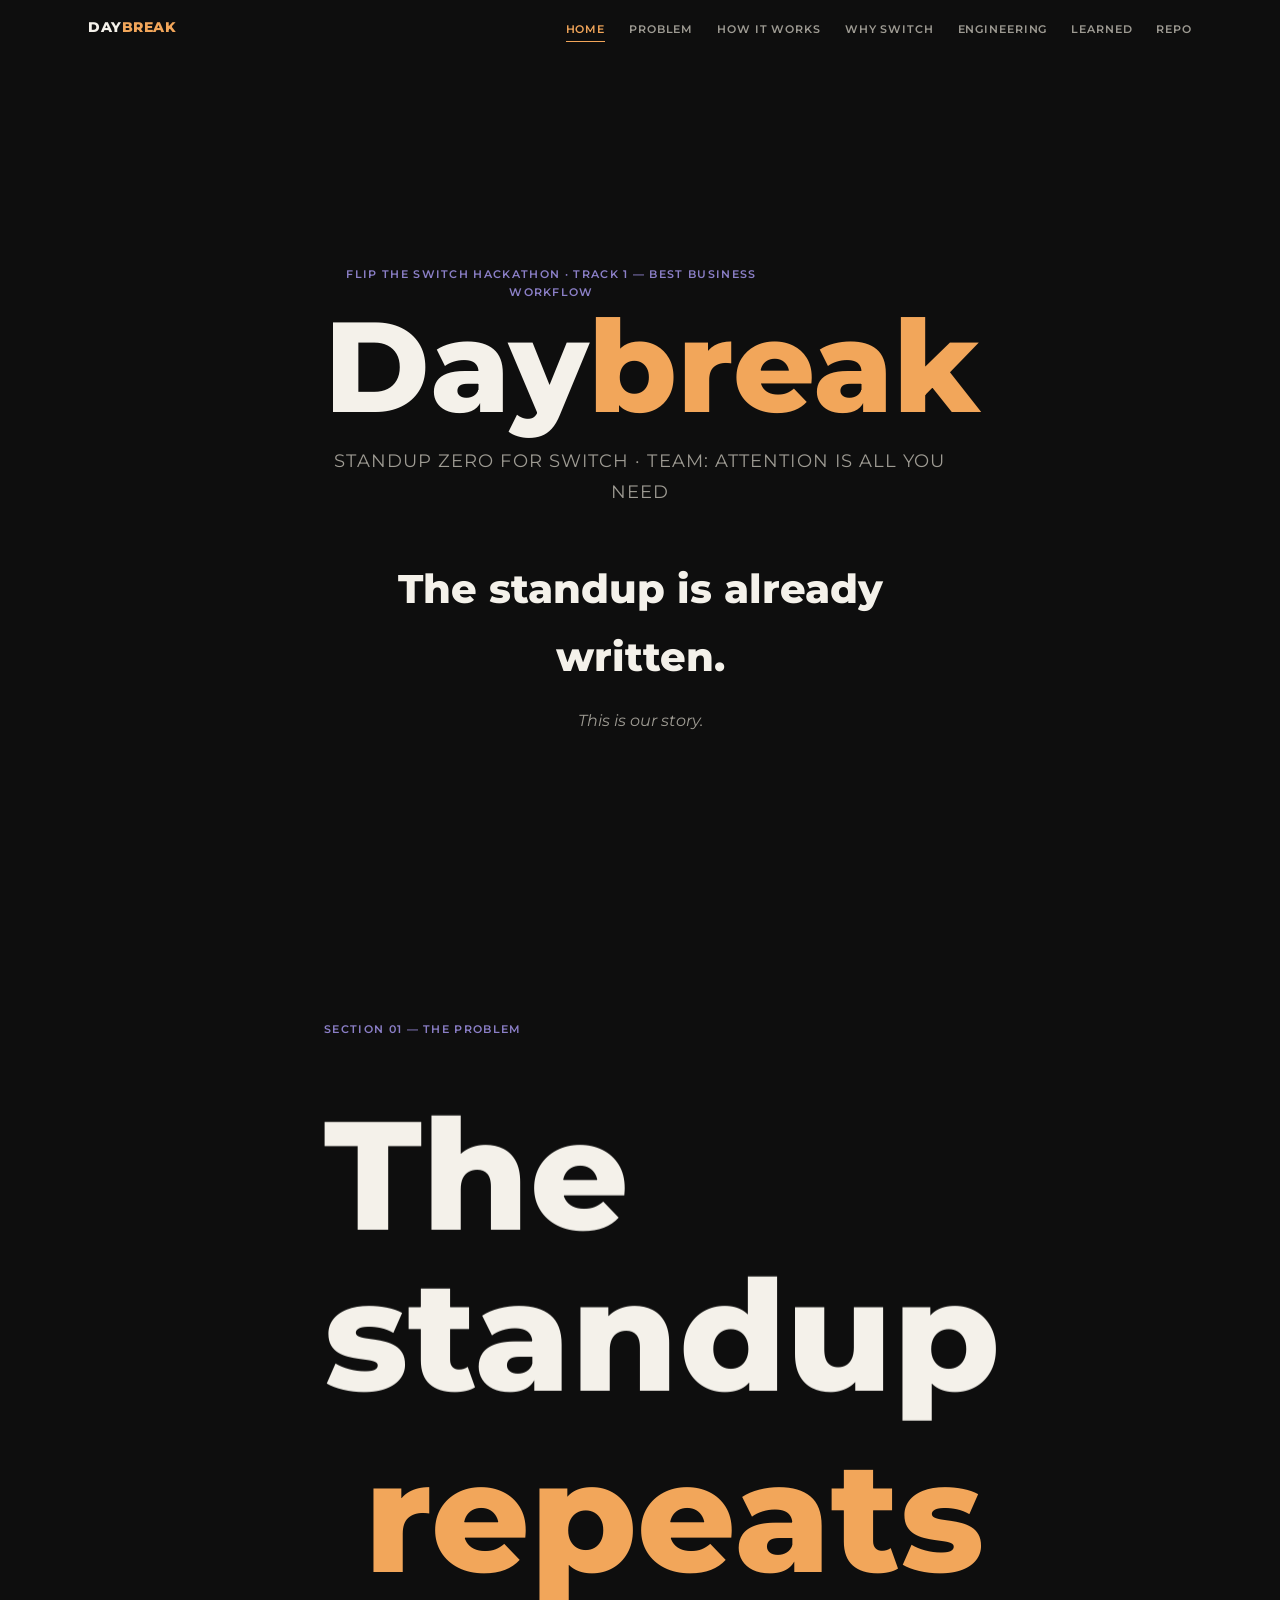
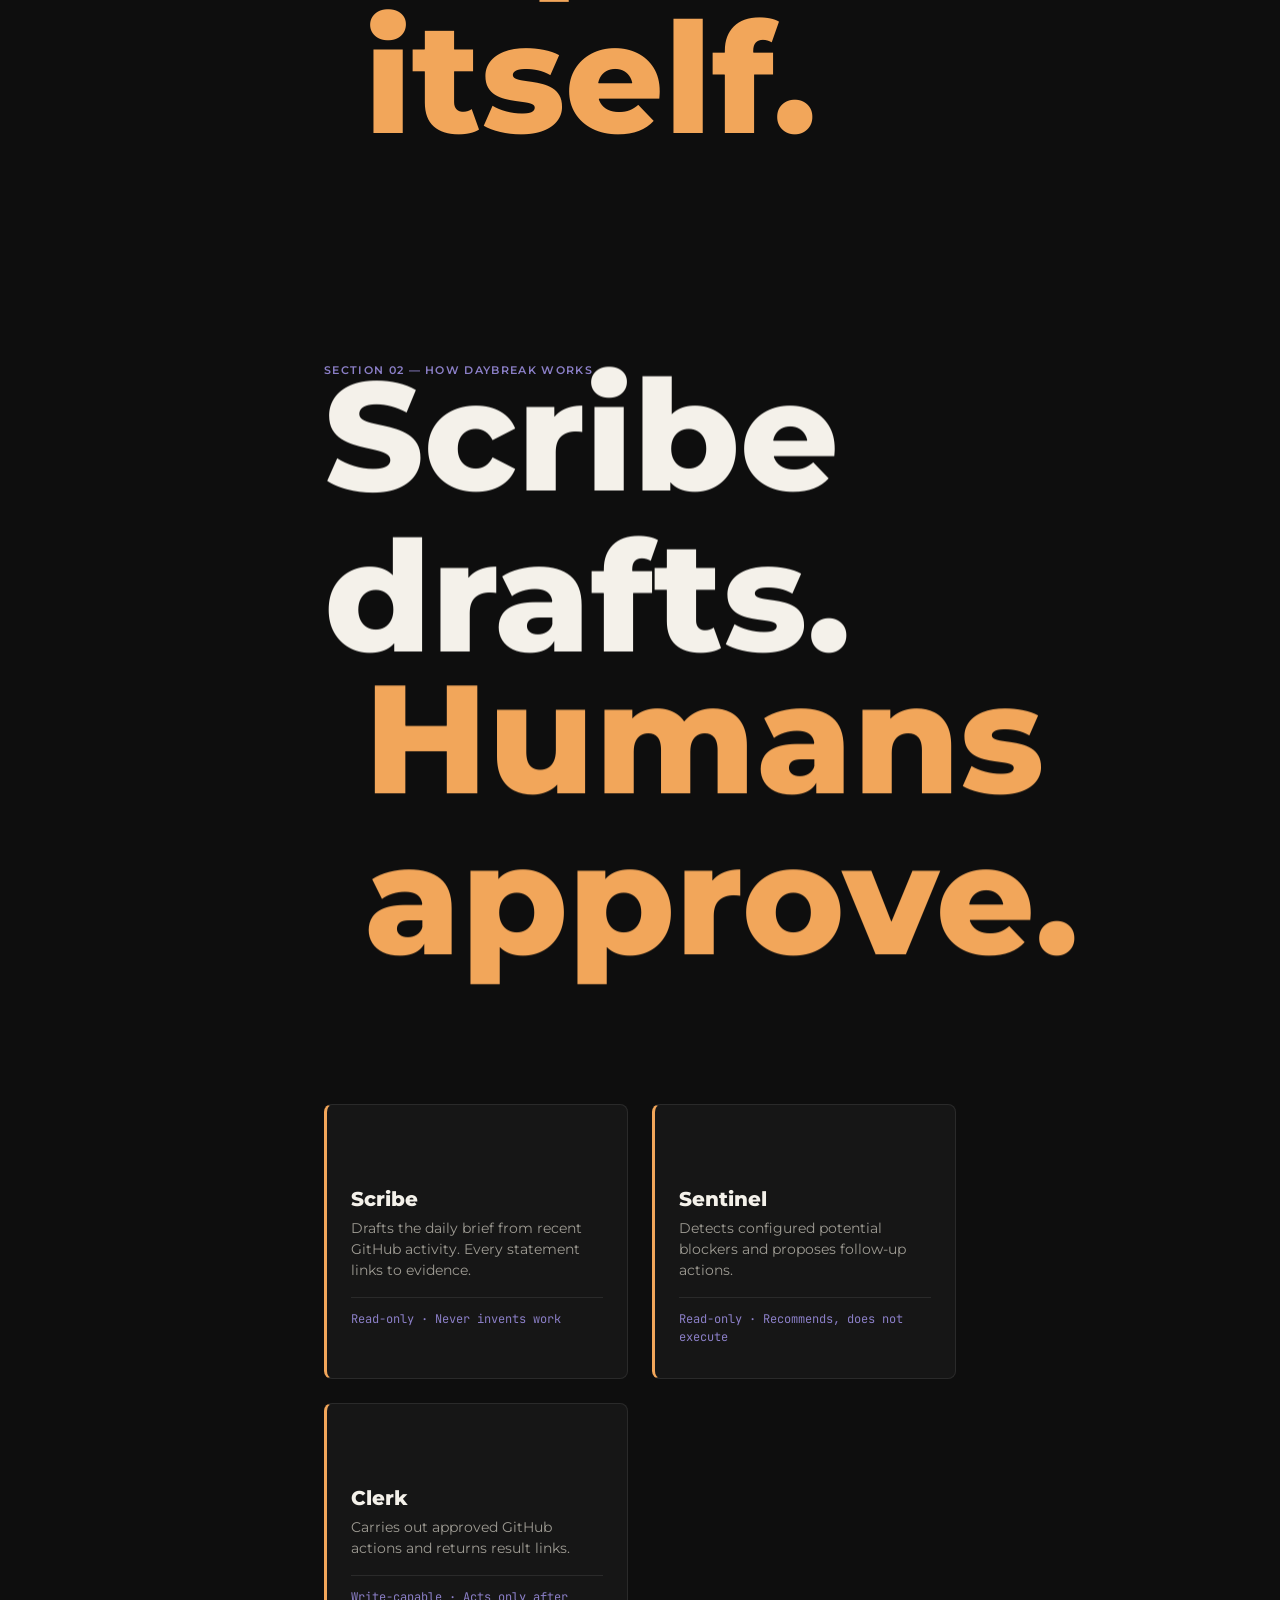
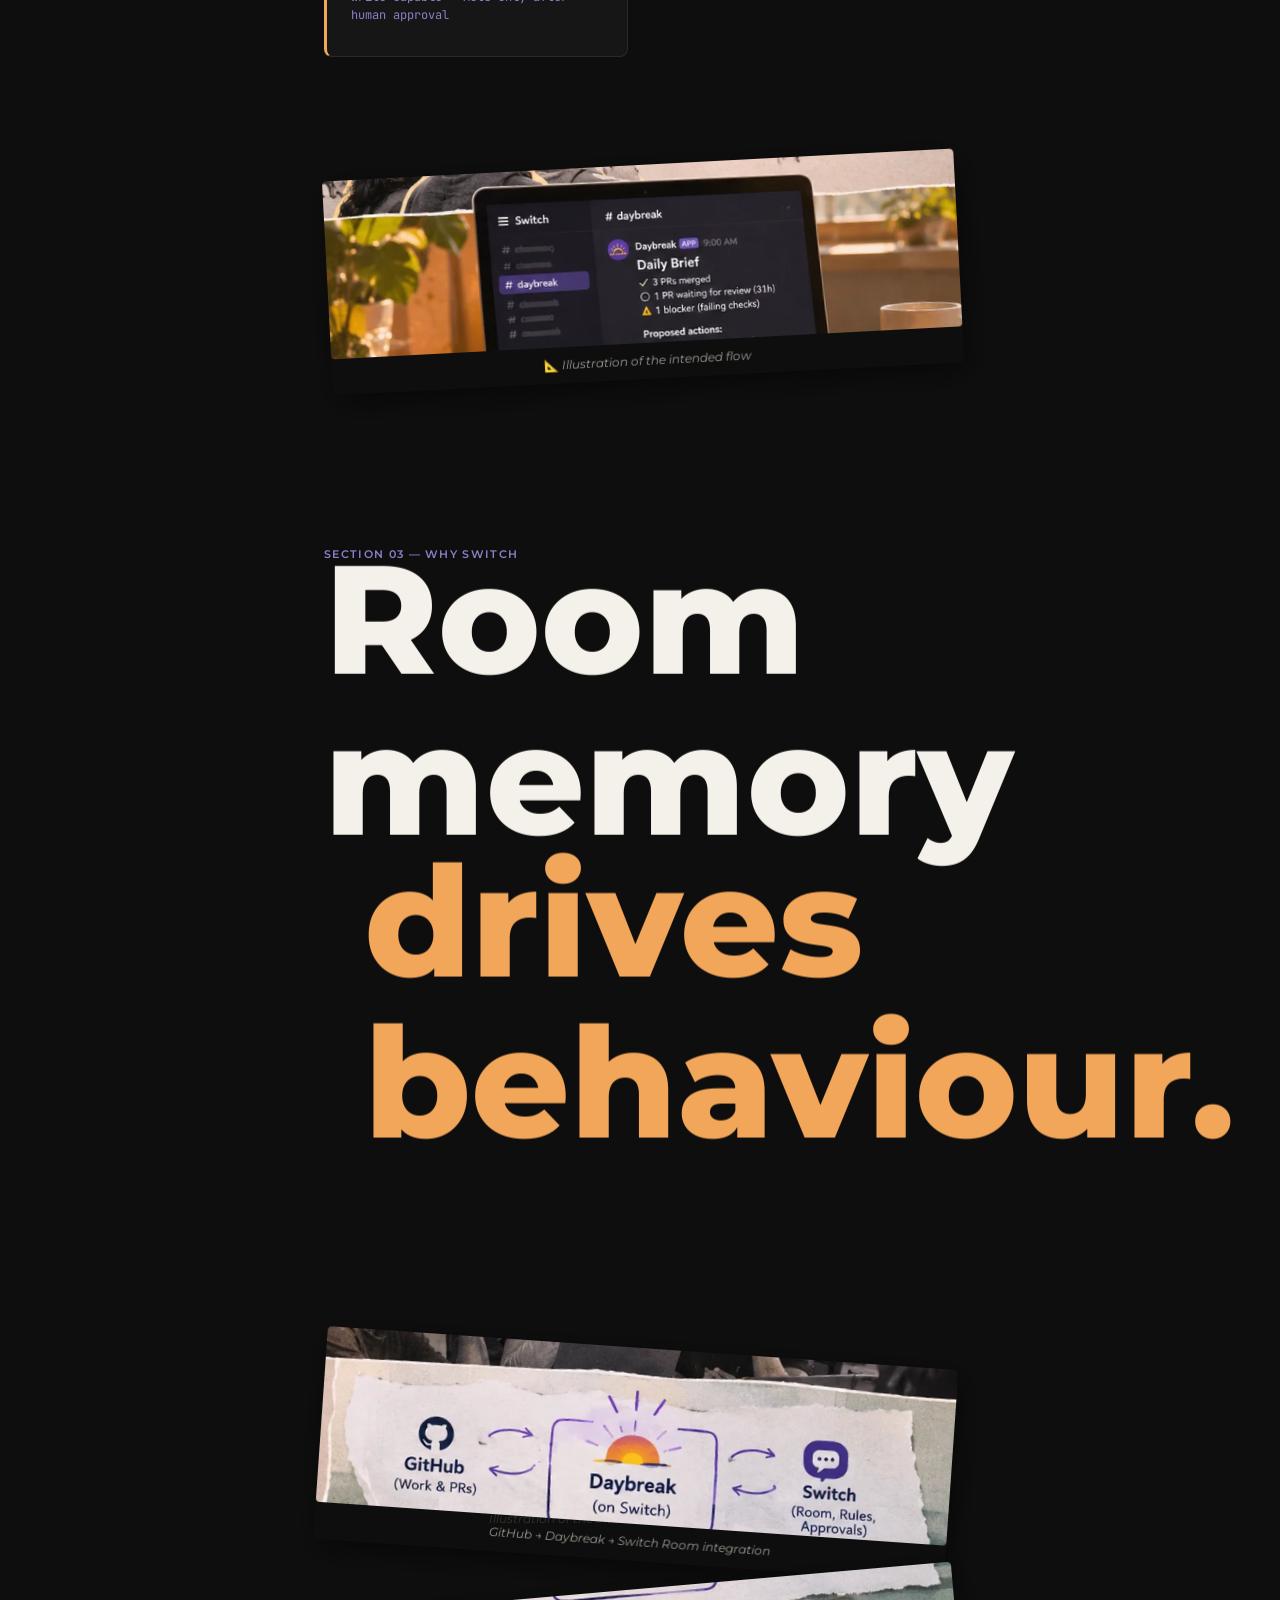
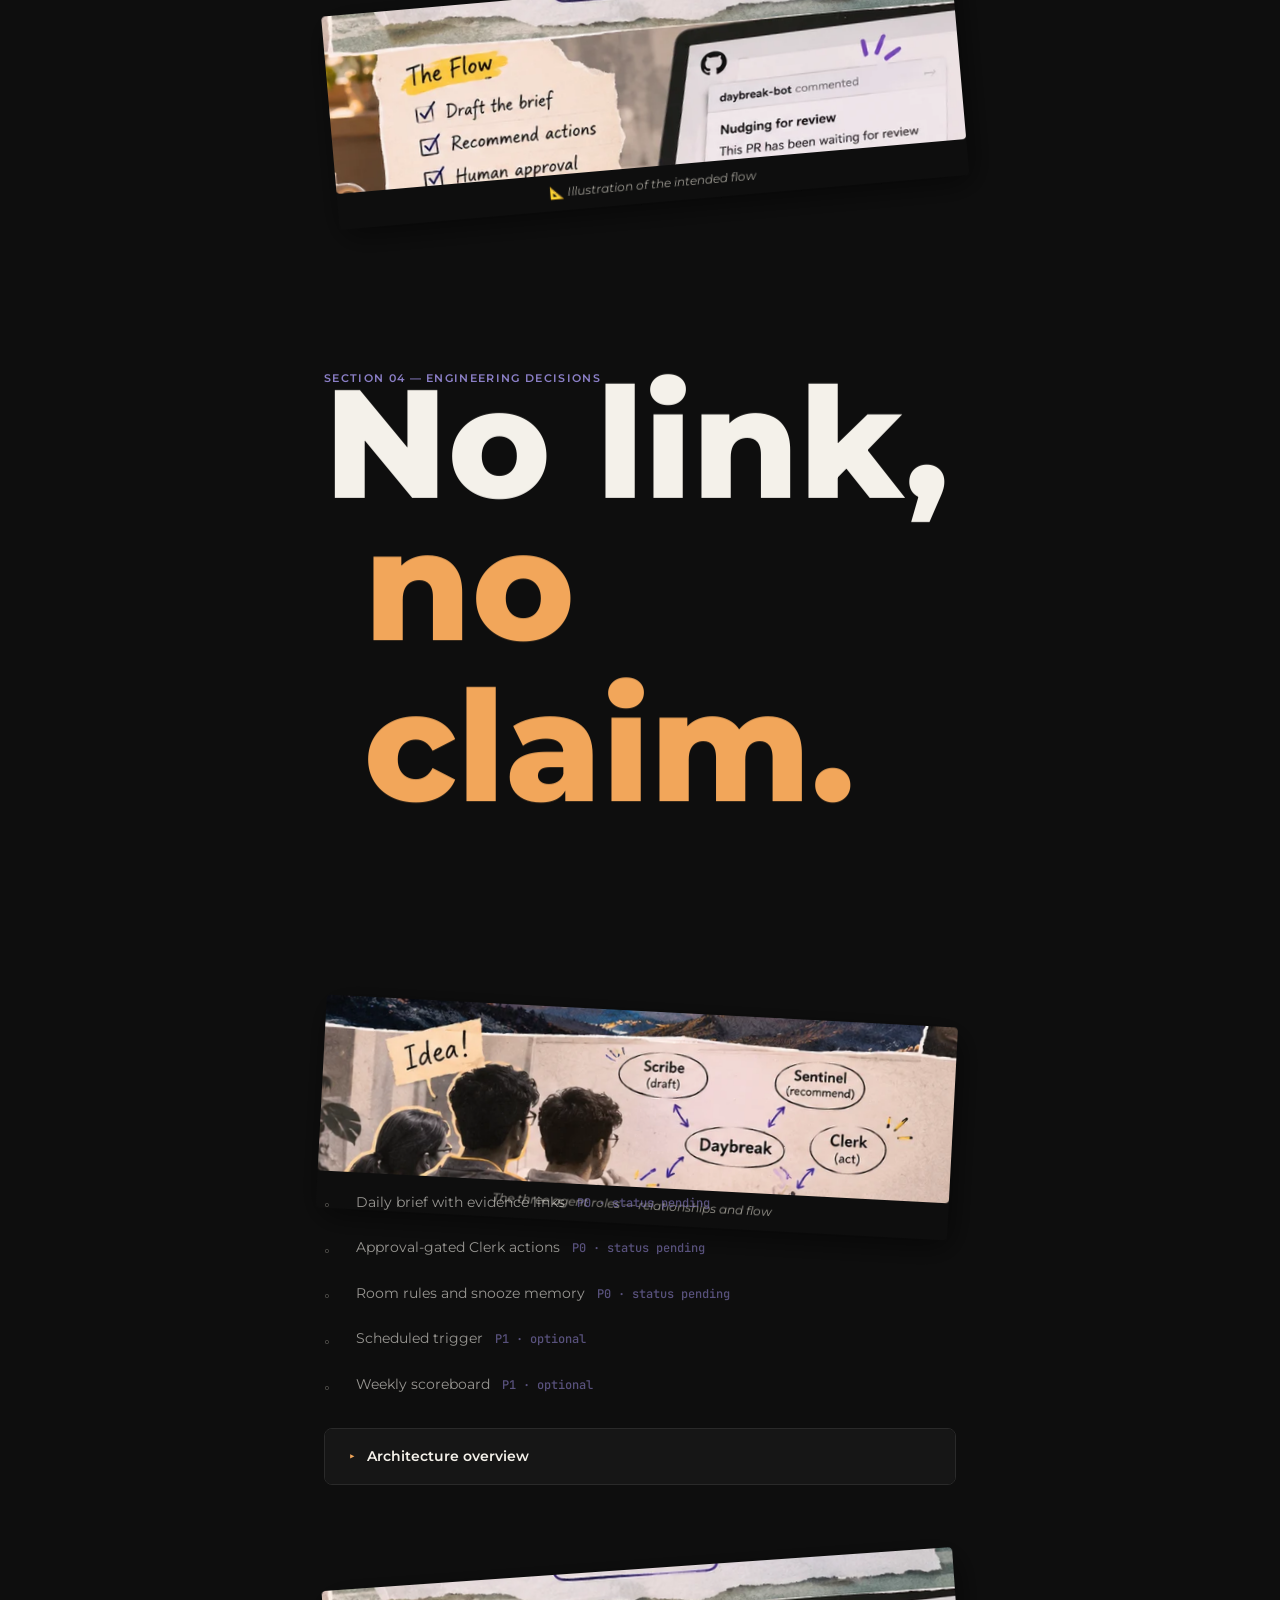
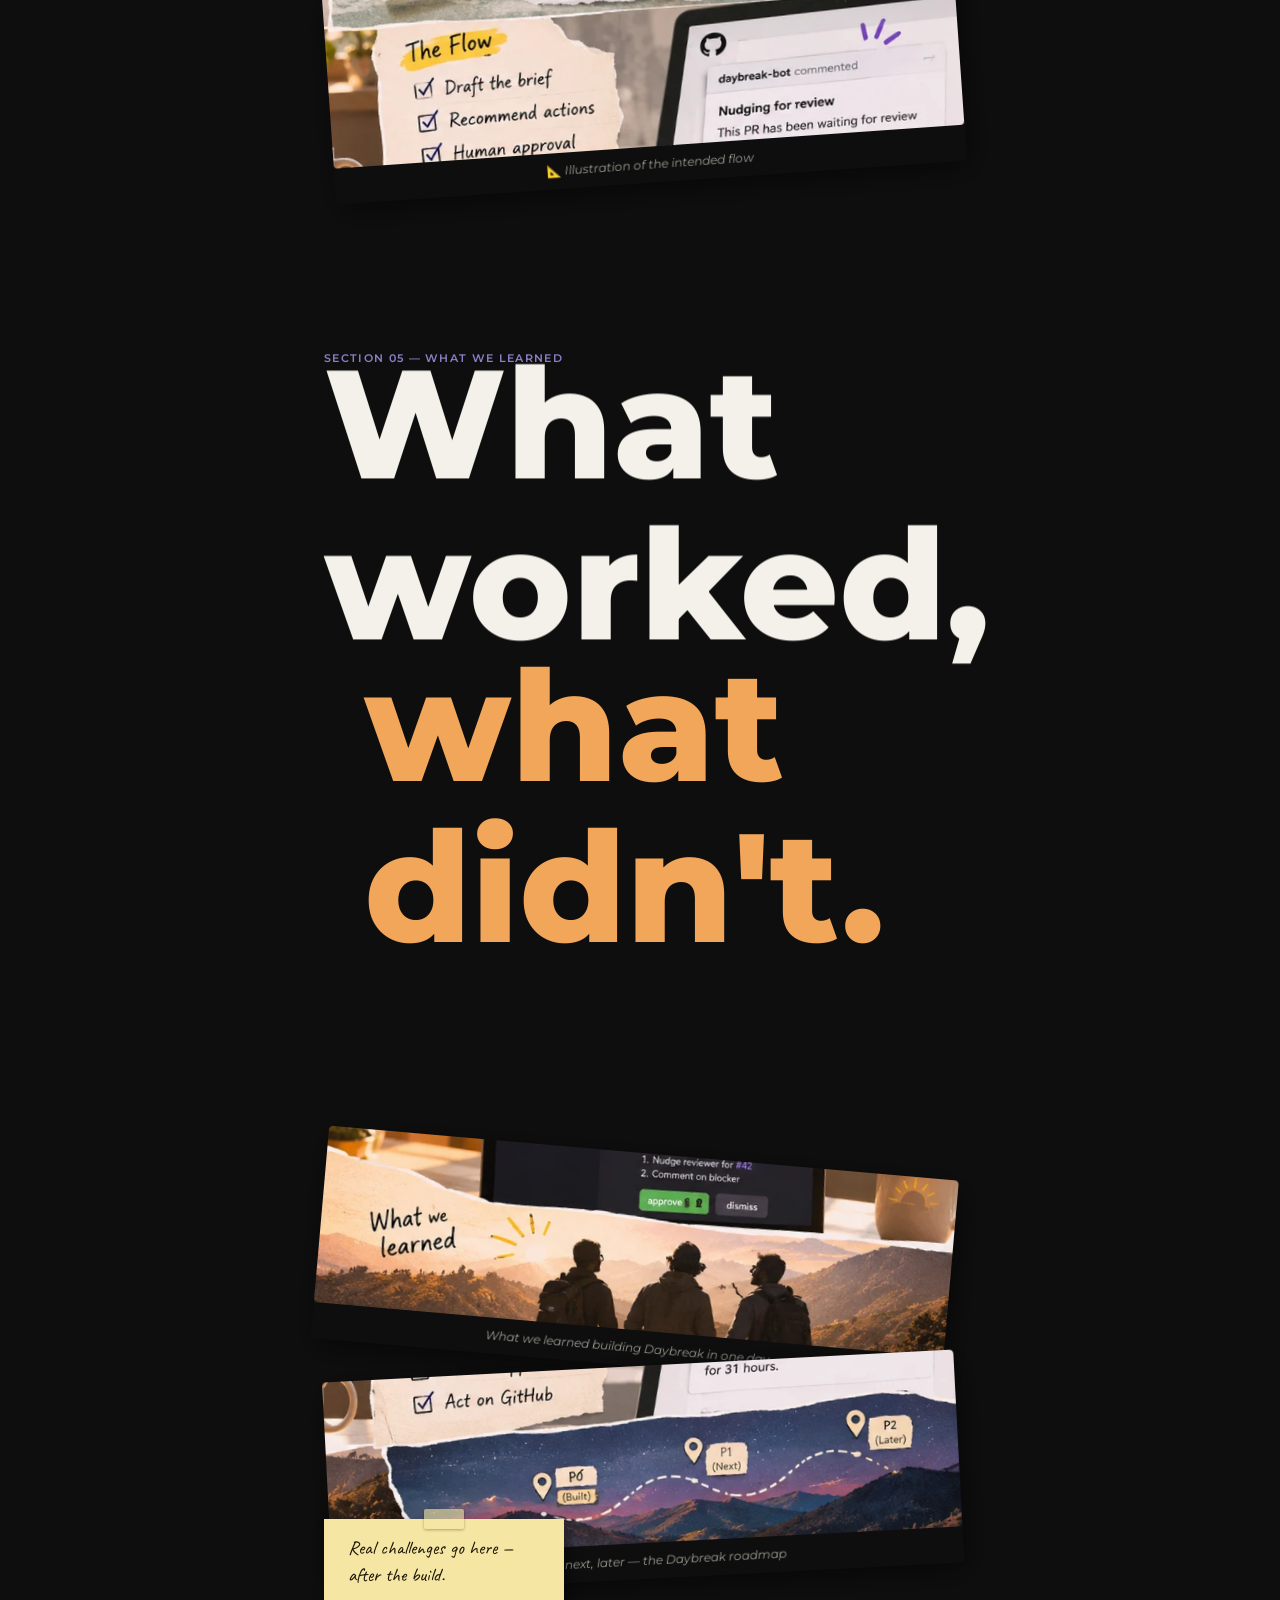
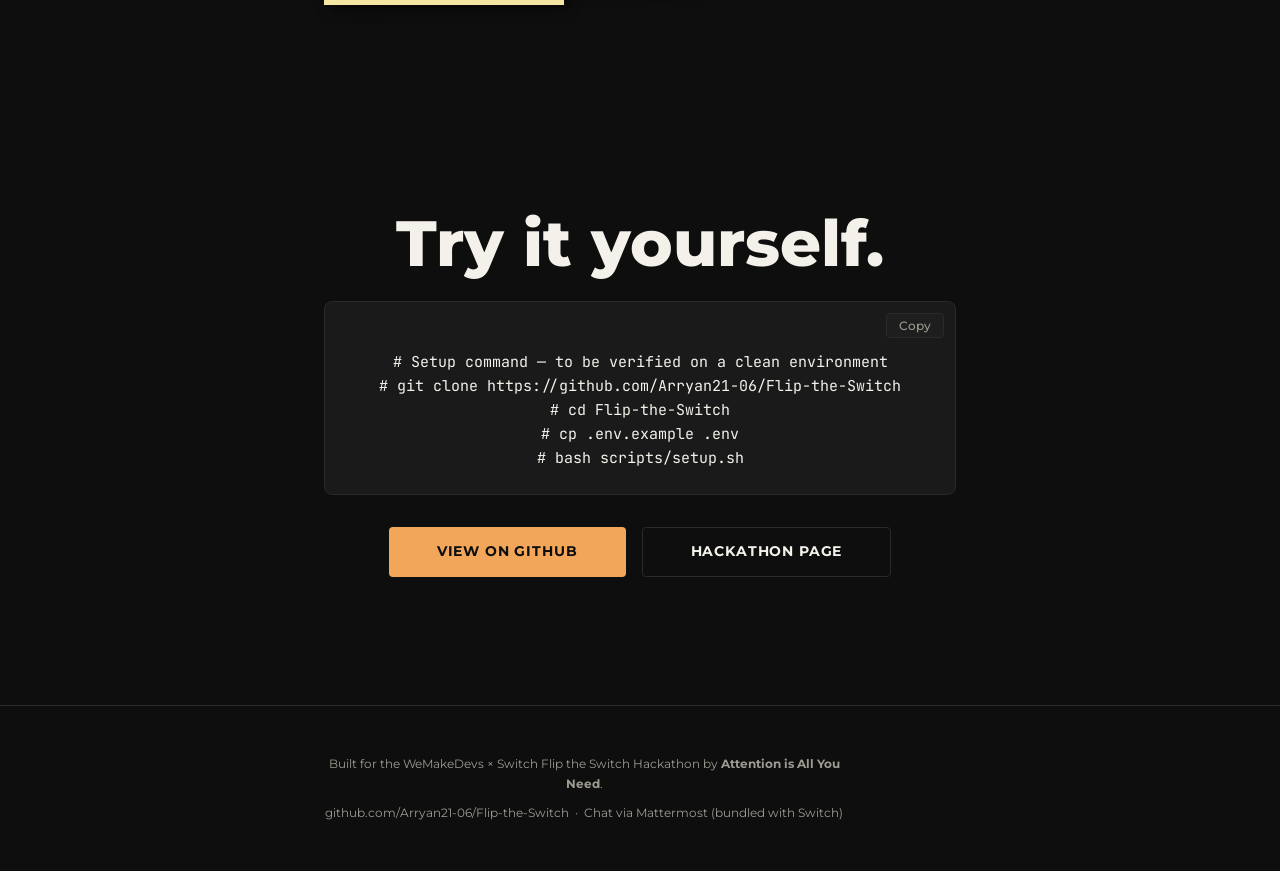
==== index.html @ dca396e8 "Save Phase 1 and Phase 2 progress" ====
<!DOCTYPE html>
<html lang="en">
<head>
  <meta charset="UTF-8">
  <meta name="viewport" content="width=device-width, initial-scale=1.0">

  <!-- ── Primary meta ──────────────────────────────────────────────────── -->
  <title>Daybreak: Standup Zero for Switch</title>
  <meta name="description"
        content="Daybreak drafts daily engineering briefs from GitHub activity, identifies potential blockers, and proposes follow-up actions — humans approve before anything happens. Built for the WeMakeDevs × Switch Flip the Switch Hackathon.">
  <meta name="author" content="Attention is All You Need">
  <meta name="theme-color" content="#0e0e0e">

  <!-- ── Open Graph ─────────────────────────────────────────────────────── -->
  <meta property="og:type"        content="article">
  <meta property="og:title"       content="Daybreak: Standup Zero for Switch">
  <meta property="og:description"
        content="An evidence-backed daily engineering brief, with human-approved follow-up actions. Built on Switch for the Flip the Switch Hackathon.">
  <meta property="og:image"       content="assets/panels/panel-01-title-800.webp">
  <meta property="og:url"         content="https://github.com/Arryan21-06/Flip-the-Switch">

  <!-- ── Twitter Card ───────────────────────────────────────────────────── -->
  <meta name="twitter:card"        content="summary_large_image">
  <meta name="twitter:title"       content="Daybreak: Standup Zero for Switch">
  <meta name="twitter:description"
        content="An evidence-backed daily engineering brief, with human-approved follow-up actions.">
  <meta name="twitter:image"       content="assets/panels/panel-01-title-800.webp">

  <!-- ── Fonts ──────────────────────────────────────────────────────────── -->
  <link rel="preconnect" href="https://fonts.googleapis.com">
  <link rel="preconnect" href="https://fonts.gstatic.com" crossorigin>
  <link
    href="https://fonts.googleapis.com/css2?family=Montserrat:wght@400;500;600;700;800&family=JetBrains+Mono:wght@400;500&family=Caveat:wght@400;600&display=swap"
    rel="stylesheet">

  <!-- ── Styles ─────────────────────────────────────────────────────────── -->
  <link rel="stylesheet" href="css/tokens.css">
  <link rel="stylesheet" href="css/base.css">
  <link rel="stylesheet" href="css/components.css">
</head>

<body>

  <!-- ══════════════════════════════════════════════════════════════════════
       STICKY NAV
       ══════════════════════════════════════════════════════════════════ -->
  <nav class="site-nav" aria-label="Primary navigation">
    <div class="site-nav__inner">

      <!-- Brand / site title -->
      <a href="#home" class="site-nav__brand" aria-label="Daybreak home">
        Day<span>break</span>
      </a>

      <!-- Mobile toggle -->
      <button
        class="site-nav__toggle"
        aria-controls="primary-nav-links"
        aria-expanded="false"
        aria-label="Toggle navigation menu">
        <span></span>
        <span></span>
        <span></span>
      </button>

      <!-- Nav links -->
      <ul class="site-nav__links" id="primary-nav-links" role="list">
        <li><a href="#home"         class="is-active">Home</a></li>
        <li><a href="#problem"               >Problem</a></li>
        <li><a href="#how-it-works"          >How It Works</a></li>
        <li><a href="#why-switch"            >Why Switch</a></li>
        <li><a href="#engineering"           >Engineering</a></li>
        <li><a href="#learned"               >Learned</a></li>
        <li><a href="#repo"                  >Repo</a></li>
      </ul>

    </div>
  </nav>

  <!-- ══════════════════════════════════════════════════════════════════════
       SECTION: HOME / HERO
       ══════════════════════════════════════════════════════════════════ -->
  <section id="home" class="page-section hero" aria-labelledby="hero-title">

    <div class="container hero__inner">
      <!-- Phase 2: add hero panel image (panel-01-title) as background or tilted frame -->
      <!-- Phase 2: add intro statement + tagline -->
      <!-- PLACEHOLDER — full hero content added in Phase 2 -->
      <p class="label">Flip the Switch Hackathon · Track 1 — Best Business Workflow</p>
      <h1 id="hero-title" class="hero__title">
        Day<span class="accent">break</span>
      </h1>
      <p class="hero__subtitle">Standup Zero for Switch · Team: Attention is All You Need</p>
      <p class="hero__statement">The standup is already written.</p>
      <p class="hero__tagline">This is our story.</p>
    </div>

  </section>

  <!-- ══════════════════════════════════════════════════════════════════════
       SECTION: PROBLEM
       ══════════════════════════════════════════════════════════════════ -->
  <section id="problem" class="page-section" aria-labelledby="problem-heading">

    <div class="container">

      <!-- Section header with staggered heading -->
      <header class="section-header reveal">
        <span class="label">Section 01 — The Problem</span>
        <div class="stagger-heading" data-parallax aria-label="The Problem Heading">
          <span class="stagger-line-1">The standup</span>
          <span class="stagger-line-2">repeats itself.</span>
        </div>
      </header>

      <!-- Phase 2: full problem content goes here -->
      <!-- Needed: origin sentence, seeded demo example (panel-02-standup image) -->
      <div class="reveal" aria-hidden="true">
        <!-- PLACEHOLDER: Section 1 content — Phase 2 -->
      </div>

    </div>

  </section>

  <!-- ══════════════════════════════════════════════════════════════════════
       SECTION: HOW IT WORKS
       ══════════════════════════════════════════════════════════════════ -->
  <section id="how-it-works" class="page-section" aria-labelledby="how-heading">

    <div class="container">

      <header class="section-header reveal">
        <span class="label">Section 02 — How Daybreak Works</span>
        <div class="stagger-heading" data-parallax aria-label="How It Works Heading">
          <span class="stagger-line-1">Scribe drafts.</span>
          <span class="stagger-line-2">Humans approve.</span>
        </div>
      </header>

      <!-- Agent cards (3 cards: Scribe, Sentinel, Clerk) -->
      <div class="agent-cards reveal-stagger" aria-label="The three Daybreak agents">
        <!-- Phase 2: populate agent cards with SVG badges and details -->

        <div class="agent-card" data-agent="scribe">
          <div class="agent-card__badge" aria-hidden="true">
            <!-- Phase 2: SVG badge-scribe.svg -->
          </div>
          <h3 class="agent-card__name">Scribe</h3>
          <p class="agent-card__role">Drafts the daily brief from recent GitHub activity. Every statement links to evidence.</p>
          <p class="agent-card__boundary">Read-only · Never invents work</p>
        </div>

        <div class="agent-card" data-agent="sentinel">
          <div class="agent-card__badge" aria-hidden="true">
            <!-- Phase 2: SVG badge-sentinel.svg -->
          </div>
          <h3 class="agent-card__name">Sentinel</h3>
          <p class="agent-card__role">Detects configured potential blockers and proposes follow-up actions.</p>
          <p class="agent-card__boundary">Read-only · Recommends, does not execute</p>
        </div>

        <div class="agent-card" data-agent="clerk">
          <div class="agent-card__badge" aria-hidden="true">
            <!-- Phase 2: SVG badge-clerk.svg -->
          </div>
          <h3 class="agent-card__name">Clerk</h3>
          <p class="agent-card__role">Carries out approved GitHub actions and returns result links.</p>
          <p class="agent-card__boundary">Write-capable · Acts only after human approval</p>
        </div>

      </div>

      <!-- Asset slot: brief / chat illustration (panel-05-chat) -->
      <div class="asset-slot reveal" data-asset-key="brief" aria-label="Daily brief demonstration">
        <figure class="tilt-frame" style="--tilt: -3deg;" data-parallax-speed="0.2" data-illustration>
          <img
            class="asset-slot__illustration"
            src="assets/panels/panel-05-chat-800.webp"
            alt="Illustration of the intended flow: Switch #daybreak channel showing the Daybreak daily brief with proposed actions"
            loading="lazy"
            width="836" height="225">
          <img
            class="asset-slot__real"
            src=""
            alt="Screenshot of the Daybreak daily brief with evidence links"
            hidden>
          <figcaption>Illustration of the intended flow</figcaption>
        </figure>
        <p class="asset-slot__label"></p>
      </div>

      <!-- Phase 2: evidence rule explanation, approval model, scope statement -->

    </div>

  </section>

  <!-- ══════════════════════════════════════════════════════════════════════
       SECTION: WHY SWITCH
       ══════════════════════════════════════════════════════════════════ -->
  <section id="why-switch" class="page-section" aria-labelledby="switch-heading">

    <div class="container">

      <header class="section-header reveal">
        <span class="label">Section 03 — Why Switch</span>
        <div class="stagger-heading" data-parallax aria-label="Why Switch Heading">
          <span class="stagger-line-1">Room memory</span>
          <span class="stagger-line-2">drives behaviour.</span>
        </div>
      </header>

      <!-- Asset slot: flow diagram (panel-04-flow) -->
      <div class="asset-slot reveal" data-asset-key="cockpit" aria-label="GitHub to Switch integration diagram">
        <figure class="tilt-frame" style="--tilt: 4deg;" data-parallax-speed="0.15">
          <img
            class="asset-slot__illustration"
            src="assets/panels/panel-04-flow-800.webp"
            alt="Illustration: GitHub on left, Daybreak centre, Switch Room on right showing the integration"
            loading="lazy"
            width="836" height="223">
          <img
            class="asset-slot__real"
            src=""
            alt="Daybreak Cockpit — read-only web dashboard"
            hidden>
          <figcaption>GitHub → Daybreak → Switch Room integration</figcaption>
        </figure>
        <p class="asset-slot__label"></p>
      </div>

      <!-- Asset slot: friday-rule illustration (panel-06-github) -->
      <div class="asset-slot reveal" data-asset-key="friday-rule" aria-label="Friday rule demonstration">
        <figure class="tilt-frame" style="--tilt: -5deg;" data-parallax-speed="0.25" data-illustration>
          <img
            class="asset-slot__illustration"
            src="assets/panels/panel-06-github-800.webp"
            alt="Illustration of the intended flow: The Flow checklist and GitHub comment posted by daybreak-bot"
            loading="lazy"
            width="836" height="225">
          <img
            class="asset-slot__real"
            src=""
            alt="GIF showing the Friday-rule change and next-run compliance"
            hidden>
          <figcaption>Illustration of the intended flow</figcaption>
        </figure>
        <p class="asset-slot__label"></p>
      </div>

      <!-- Phase 2: room memory explanation, multi-agent handoffs, Mattermost note -->

    </div>

  </section>

  <!-- ══════════════════════════════════════════════════════════════════════
       SECTION: ENGINEERING
       ══════════════════════════════════════════════════════════════════ -->
  <section id="engineering" class="page-section" aria-labelledby="eng-heading">

    <div class="container">

      <header class="section-header reveal">
        <span class="label">Section 04 — Engineering Decisions</span>
        <div class="stagger-heading" data-parallax aria-label="Engineering Decisions Heading">
          <span class="stagger-line-1">No link,</span>
          <span class="stagger-line-2">no claim.</span>
        </div>
      </header>

      <!-- Agent diagram panel (panel-03-agents) -->
      <figure class="tilt-frame reveal" style="--tilt: 3deg;" data-parallax-speed="0.2"
              aria-label="Scribe, Sentinel and Clerk agent roles diagram">
        <img
          src="assets/panels/panel-03-agents-800.webp"
          alt="Diagram showing Daybreak surrounded by Scribe (draft), Sentinel (recommend), and Clerk (act) agents with arrows"
          loading="lazy"
          width="836" height="223">
        <figcaption>The three agent roles — relationships and flow</figcaption>
      </figure>

      <!-- Feature checklist (verified vs planned) -->
      <ul class="feature-list reveal" aria-label="Feature implementation status">
        <!-- Phase 2: populate with actual verified/planned items from project status -->
        <li class="feature-list__item feature-list__item--planned">
          <span class="feature-list__icon" aria-hidden="true">◦</span>
          <span>Daily brief with evidence links <span class="feature-list__tag">P0 · status pending</span></span>
        </li>
        <li class="feature-list__item feature-list__item--planned">
          <span class="feature-list__icon" aria-hidden="true">◦</span>
          <span>Approval-gated Clerk actions <span class="feature-list__tag">P0 · status pending</span></span>
        </li>
        <li class="feature-list__item feature-list__item--planned">
          <span class="feature-list__icon" aria-hidden="true">◦</span>
          <span>Room rules and snooze memory <span class="feature-list__tag">P0 · status pending</span></span>
        </li>
        <li class="feature-list__item feature-list__item--planned">
          <span class="feature-list__icon" aria-hidden="true">◦</span>
          <span>Scheduled trigger <span class="feature-list__tag">P1 · optional</span></span>
        </li>
        <li class="feature-list__item feature-list__item--planned">
          <span class="feature-list__icon" aria-hidden="true">◦</span>
          <span>Weekly scoreboard <span class="feature-list__tag">P1 · optional</span></span>
        </li>
      </ul>

      <!-- Collapsible: architecture detail -->
      <details class="detail-block reveal">
        <summary class="detail-block__trigger">Architecture overview</summary>
        <div class="detail-block__body">
          <!-- Phase 2: architecture diagram, blocker thresholds, permissions breakdown -->
          <p>Full architecture detail will be added in Phase 2 once implementation is verified.</p>
        </div>
      </details>

      <!-- Approval / GitHub asset slot (panel-06) -->
      <div class="asset-slot reveal" data-asset-key="approval-github" aria-label="Clerk posting to GitHub after approval">
        <figure class="tilt-frame" style="--tilt: -4deg;" data-parallax-speed="0.18" data-illustration>
          <img
            class="asset-slot__illustration"
            src="assets/panels/panel-06-github-800.webp"
            alt="Illustration of the intended flow: GitHub comment by daybreak-bot nudging reviewer for PR waiting 31 hours"
            loading="lazy"
            width="836" height="225">
          <img
            class="asset-slot__real"
            src=""
            alt="Screenshot of Clerk posting to GitHub after human approval"
            hidden>
          <figcaption>Illustration of the intended flow</figcaption>
        </figure>
        <p class="asset-slot__label"></p>
      </div>

      <!-- Phase 2: idempotency, guardrails, token scope, dry-run -->

    </div>

  </section>

  <!-- ══════════════════════════════════════════════════════════════════════
       SECTION: LEARNED
       ══════════════════════════════════════════════════════════════════ -->
  <section id="learned" class="page-section" aria-labelledby="learned-heading">

    <div class="container">

      <header class="section-header reveal">
        <span class="label">Section 05 — What We Learned</span>
        <div class="stagger-heading" data-parallax aria-label="What We Learned Heading">
          <span class="stagger-line-1">What worked,</span>
          <span class="stagger-line-2">what didn't.</span>
        </div>
      </header>

      <!-- Sunset silhouette panel (panel-07-learned) -->
      <figure class="tilt-frame reveal" style="--tilt: 5deg;" data-parallax-speed="0.3"
              aria-label="Silhouettes at sunset — What we learned">
        <img
          src="assets/panels/panel-07-learned-800.webp"
          alt="Four silhouettes walking toward a mountain sunset, labelled What we learned"
          loading="lazy"
          width="836" height="224">
        <figcaption>What we learned building Daybreak in one day</figcaption>
      </figure>

      <!-- Roadmap panel (panel-08-roadmap) -->
      <figure class="tilt-frame reveal" style="--tilt: -3deg;" data-parallax-speed="0.22"
              aria-label="P0 P1 P2 roadmap on a night sky background">
        <img
          src="assets/panels/panel-08-roadmap-800.webp"
          alt="Dotted path on a night sky showing P0 Built, P1 Next, P2 Later milestones"
          loading="lazy"
          width="836" height="224">
        <figcaption>Shipped, next, later — the Daybreak roadmap</figcaption>
      </figure>

      <!-- Phase 2: real bugs, failures, fixes, limitations, actual test outcomes -->
      <!-- Placeholder sticky note -->
      <div class="sticky-note reveal" style="--note-rotate: -2deg;" aria-label="Note: challenges to be added after build">
        <p class="sticky-note__text">Real challenges go here — after the build.</p>
      </div>

    </div>

  </section>

  <!-- ══════════════════════════════════════════════════════════════════════
       SECTION: REPO CTA
       ══════════════════════════════════════════════════════════════════ -->
  <section id="repo" class="page-section repo-cta" aria-labelledby="repo-heading">

    <div class="container">
      <h2 id="repo-heading" class="repo-cta__heading reveal">Try it yourself.</h2>

      <!-- Phase 2: tested setup command block, demo GIF slot, repo link -->
      <div class="code-block reveal" aria-label="Repository setup command — to be verified">
        <pre><code class="lang-bash"># Setup command — to be verified on a clean environment
# git clone https://github.com/Arryan21-06/Flip-the-Switch
# cd Flip-the-Switch
# cp .env.example .env
# bash scripts/setup.sh</code></pre>
        <button class="code-block__copy" aria-label="Copy setup command to clipboard">Copy</button>
      </div>

      <div class="reveal" style="margin-top: 2rem; display: flex; gap: 1rem; justify-content: center; flex-wrap: wrap;">
        <a
          href="https://github.com/Arryan21-06/Flip-the-Switch"
          class="btn btn--primary"
          target="_blank"
          rel="noopener noreferrer"
          aria-label="Open Daybreak repository on GitHub (opens in new tab)">
          View on GitHub
        </a>
        <a
          href="https://www.wemakedevs.org/hackathons/switch"
          class="btn btn--outline"
          target="_blank"
          rel="noopener noreferrer"
          aria-label="Flip the Switch Hackathon page (opens in new tab)">
          Hackathon Page
        </a>
      </div>

    </div>

  </section>

  <!-- ══════════════════════════════════════════════════════════════════════
       FOOTER
       ══════════════════════════════════════════════════════════════════ -->
  <footer class="site-footer" role="contentinfo">
    <div class="container">
      <p>
        Built for the
        <a href="https://www.wemakedevs.org/hackathons/switch" target="_blank" rel="noopener noreferrer">
          WeMakeDevs × Switch Flip the Switch Hackathon
        </a>
        by <strong>Attention is All You Need</strong>.
      </p>
      <p style="margin-top: 0.5rem;">
        <a href="https://github.com/Arryan21-06/Flip-the-Switch" target="_blank" rel="noopener noreferrer">
          github.com/Arryan21-06/Flip-the-Switch
        </a>
        &nbsp;·&nbsp;
        Chat via Mattermost (bundled with Switch)
      </p>
    </div>
  </footer>

  <!-- ── Scripts ─────────────────────────────────────────────────────────── -->
  <script src="js/assets.config.js"></script>
  <script src="js/main.js"></script>

</body>
</html>
---- css/tokens.css ----
/* ==========================================================================
   TOKENS.CSS — Design tokens for Daybreak: Standup Zero for Switch
   Team: Attention is All You Need
   ========================================================================== */

:root {
  /* ── Colour ─────────────────────────────────────────────────────────────── */
  --color-base:          #0e0e0e;   /* near-black page background              */
  --color-surface:       #161616;   /* slightly lifted surface (cards, panels)  */
  --color-surface-hover: #1e1e1e;   /* hover state surface                      */
  --color-text:          #f4f1ea;   /* off-white body text — WCAG ≈17.6:1       */
  --color-text-muted:    #9e9b93;   /* timestamps, secondary labels             */
  --color-text-disabled: #5a5753;   /* inactive / unverified                    */
  --color-accent:        #f2a65a;   /* warm sunrise amber — links, active nav   */
  --color-accent-dim:    #c47a30;   /* dimmed amber for hover states            */
  --color-label:         #8b7fc7;   /* muted dusk purple — small labels         */
  --color-code-bg:       #1a1a1a;   /* code block background                    */
  --color-border:        #2a2a2a;   /* subtle borders                           */
  --color-border-accent: #3a3028;   /* warm-tinted border near accent areas     */
  --color-sticky-bg:     #f5e6a3;   /* sticky-note yellow background            */
  --color-sticky-text:   #1a1507;   /* sticky-note dark text                    */

  /* ── Typography: families ───────────────────────────────────────────────── */
  --font-heading:     'Montserrat', 'Arial Black', 'Helvetica Neue', sans-serif;
  --font-body:        'Montserrat', 'Helvetica Neue', Arial, sans-serif;
  --font-code:        'JetBrains Mono', 'Fira Code', 'Courier New', monospace;
  --font-handwritten: 'Caveat', cursive;  /* sticky notes ONLY */

  /* ── Typography: weights ────────────────────────────────────────────────── */
  --fw-regular:  400;
  --fw-medium:   500;
  --fw-semibold: 600;
  --fw-bold:     700;
  --fw-extrabold:800;

  /* ── Typography: sizes (fluid) ──────────────────────────────────────────── */
  --text-hero:    clamp(4rem,   12vw, 10rem);  /* staggered section headings   */
  --text-h2:      clamp(2rem,   5vw,  3.5rem); /* sub-headings                 */
  --text-h3:      clamp(1.25rem,3vw,  1.75rem);
  --text-body:    1.125rem;                     /* 18px equivalent              */
  --text-small:   0.875rem;
  --text-xs:      0.75rem;
  --text-label:   0.6875rem;                    /* uppercase tracking labels    */
  --text-code:    0.9375rem;

  /* ── Typography: metrics ────────────────────────────────────────────────── */
  --lh-heading:  1.05;
  --lh-body:     1.7;
  --lh-code:     1.6;
  --ls-label:    0.12em;
  --ls-nav:      0.08em;

  /* ── Spacing ────────────────────────────────────────────────────────────── */
  --space-1:  0.25rem;   /*  4px */
  --space-2:  0.5rem;    /*  8px */
  --space-3:  0.75rem;   /* 12px */
  --space-4:  1rem;      /* 16px */
  --space-5:  1.5rem;    /* 24px */
  --space-6:  2rem;      /* 32px */
  --space-7:  3rem;      /* 48px */
  --space-8:  4rem;      /* 64px */
  --space-9:  6rem;      /* 96px */
  --space-10: 8rem;      /* 128px */

  /* ── Layout ─────────────────────────────────────────────────────────────── */
  --col-width:        680px;   /* narrow reading column                        */
  --col-padding:      1.5rem;  /* side padding for column                      */
  --nav-height:       56px;
  --section-pt:       clamp(5rem, 10vw, 7.5rem);  /* section padding-top      */
  --section-pb:       clamp(3rem, 6vw,  5rem);    /* section padding-bottom   */

  /* ── Radius ─────────────────────────────────────────────────────────────── */
  --radius-sm:   4px;
  --radius-md:   8px;
  --radius-lg:   12px;
  --radius-pill: 999px;

  /* ── Shadows ────────────────────────────────────────────────────────────── */
  --shadow-sm:  0 2px 8px rgba(0, 0, 0, 0.4);
  --shadow-md:  0 4px 20px rgba(0, 0, 0, 0.5);
  --shadow-lg:  0 8px 40px rgba(0, 0, 0, 0.6);
  --shadow-tilt:4px 8px 32px rgba(0, 0, 0, 0.55);  /* for tilted image frames */
  --shadow-note:4px 4px 12px rgba(0, 0, 0, 0.4);   /* sticky notes            */

  /* ── Motion ─────────────────────────────────────────────────────────────── */
  --transition-fast:   150ms ease-out;
  --transition-base:   220ms ease-out;
  --transition-reveal: 350ms cubic-bezier(0.16, 1, 0.3, 1);  /* scroll reveals */
  --parallax-line1:    0.08;   /* parallax speed for heading line 1            */
  --parallax-line2:    0.14;   /* parallax speed for heading line 2            */
  --parallax-img-slow: 0.15;   /* slow parallax for far-plane images           */
  --parallax-img-fast: 0.30;   /* faster parallax for foreground images        */

  /* ── Tilt angles (alternating per panel) ───────────────────────────────── */
  --tilt-a:  3deg;
  --tilt-b: -4deg;
  --tilt-c:  5deg;
  --tilt-d: -3deg;
  --tilt-e:  7deg;
  --tilt-f: -6deg;
  --tilt-g:  4deg;
  --tilt-h: -8deg;

  /* ── Z-index scale ──────────────────────────────────────────────────────── */
  --z-below:   -1;
  --z-base:     0;
  --z-raised:   1;
  --z-overlay: 10;
  --z-nav:     100;
  --z-modal:   200;
}
---- css/base.css ----
/* ==========================================================================
   BASE.CSS — Reset, body, typography, layout scaffolding
   Daybreak: Standup Zero for Switch
   ========================================================================== */

/* ── Reset ─────────────────────────────────────────────────────────────────── */
*, *::before, *::after {
  box-sizing: border-box;
  margin: 0;
  padding: 0;
}

html {
  scroll-behavior: smooth;
  -webkit-text-size-adjust: 100%;
  font-size: 16px;
}

body {
  background-color: var(--color-base);
  color: var(--color-text);
  font-family: var(--font-body);
  font-weight: var(--fw-regular);
  font-size: var(--text-body);
  line-height: var(--lh-body);
  min-height: 100vh;
  overflow-x: hidden;
  -webkit-font-smoothing: antialiased;
  -moz-osx-font-smoothing: grayscale;
}

/* ── Focus ─────────────────────────────────────────────────────────────────── */
:focus-visible {
  outline: 2px solid var(--color-accent);
  outline-offset: 3px;
  border-radius: var(--radius-sm);
}

/* ── Selection ─────────────────────────────────────────────────────────────── */
::selection {
  background-color: var(--color-accent);
  color: var(--color-base);
}

/* ── Typography ─────────────────────────────────────────────────────────────── */
h1, h2, h3, h4, h5, h6 {
  font-family: var(--font-heading);
  font-weight: var(--fw-extrabold);
  line-height: var(--lh-heading);
  color: var(--color-text);
}

h1 { font-size: var(--text-hero); }
h2 { font-size: var(--text-h2); }
h3 { font-size: var(--text-h3); }

p {
  max-width: 65ch;
  margin-block: 0;
}

p + p { margin-top: var(--space-4); }

a {
  color: var(--color-accent);
  text-decoration: underline;
  text-underline-offset: 3px;
  transition: color var(--transition-fast);
}

a:hover {
  color: var(--color-accent-dim);
}

strong { font-weight: var(--fw-bold); }
em { font-style: italic; }

code, kbd, samp {
  font-family: var(--font-code);
  font-size: var(--text-code);
  background-color: var(--color-code-bg);
  padding: 0.1em 0.4em;
  border-radius: var(--radius-sm);
}

pre {
  font-family: var(--font-code);
  font-size: var(--text-code);
  line-height: var(--lh-code);
  background-color: var(--color-code-bg);
  border: 1px solid var(--color-border);
  border-radius: var(--radius-md);
  padding: var(--space-5);
  overflow-x: auto;
}

pre code {
  background: none;
  padding: 0;
  border-radius: 0;
  font-size: inherit;
}

blockquote {
  border-left: 3px solid var(--color-accent);
  padding-left: var(--space-5);
  color: var(--color-text-muted);
  font-style: italic;
}

ul, ol {
  padding-left: var(--space-5);
}

li { margin-block: var(--space-1); }

img, video {
  display: block;
  max-width: 100%;
  height: auto;
}

/* ── Layout helpers ─────────────────────────────────────────────────────────── */
.container {
  width: 100%;
  max-width: var(--col-width);
  margin-inline: auto;
  padding-inline: var(--col-padding);
}

.container--wide {
  max-width: min(1200px, 90vw);
}

/* ── Page section ───────────────────────────────────────────────────────────── */
.page-section {
  padding-top: var(--section-pt);
  padding-bottom: var(--section-pb);
  position: relative;
}

/* ── Utility: visually hidden (accessible) ──────────────────────────────────── */
.sr-only {
  position: absolute;
  width: 1px;
  height: 1px;
  padding: 0;
  margin: -1px;
  overflow: hidden;
  clip: rect(0, 0, 0, 0);
  white-space: nowrap;
  border-width: 0;
}

/* ── Utility: label pill ───────────────────────────────────────────────────── */
.label {
  font-family: var(--font-body);
  font-size: var(--text-label);
  font-weight: var(--fw-semibold);
  letter-spacing: var(--ls-label);
  text-transform: uppercase;
  color: var(--color-label);
}

/* ── Scroll reveal (initial state) ────────────────────────────────────────── */
.reveal {
  opacity: 0;
  transform: translateY(24px);
  transition:
    opacity  var(--transition-reveal),
    transform var(--transition-reveal);
}

.reveal.is-visible {
  opacity: 1;
  transform: translateY(0);
}

/* Stagger children */
.reveal-stagger > * {
  opacity: 0;
  transform: translateY(20px);
  transition:
    opacity  var(--transition-reveal),
    transform var(--transition-reveal);
}
.reveal-stagger.is-visible > *:nth-child(1) { opacity:1; transform:none; transition-delay: 0ms;   }
.reveal-stagger.is-visible > *:nth-child(2) { opacity:1; transform:none; transition-delay: 80ms;  }
.reveal-stagger.is-visible > *:nth-child(3) { opacity:1; transform:none; transition-delay: 160ms; }
.reveal-stagger.is-visible > *:nth-child(4) { opacity:1; transform:none; transition-delay: 240ms; }
.reveal-stagger.is-visible > *:nth-child(5) { opacity:1; transform:none; transition-delay: 320ms; }

/* ── Reduced motion override ────────────────────────────────────────────────── */
@media (prefers-reduced-motion: reduce) {
  html { scroll-behavior: auto; }

  .reveal,
  .reveal-stagger > * {
    opacity: 1;
    transform: none;
    transition: opacity 300ms ease !important;
  }

  .tilt-frame,
  [data-parallax],
  .stagger-line-1,
  .stagger-line-2 {
    transform: none !important;
    transition: opacity 300ms ease !important;
  }
}

/* ── Divider ────────────────────────────────────────────────────────────────── */
.section-divider {
  width: 100%;
  height: 1px;
  background: linear-gradient(
    to right,
    transparent,
    var(--color-border) 20%,
    var(--color-border) 80%,
    transparent
  );
  margin-block: var(--space-8);
}

/* ── Responsive breakpoints ──────────────────────────────────────────────────── */
@media (max-width: 768px) {
  :root {
    --col-padding: 1rem;
    --section-pt: clamp(3rem, 8vw, 5rem);
  }
}

@media (max-width: 480px) {
  :root {
    --col-padding: 0.875rem;
  }
}
---- css/components.css ----
/* ==========================================================================
   COMPONENTS.CSS — All reusable component styles
   Daybreak: Standup Zero for Switch
   ========================================================================== */

/* ══════════════════════════════════════════════════════════════════════════════
   NAV
   ══════════════════════════════════════════════════════════════════════════ */
.site-nav {
  position: sticky;
  top: 0;
  z-index: var(--z-nav);
  height: var(--nav-height);
  width: 100%;
  display: flex;
  align-items: center;
  background-color: transparent;
  transition: background-color 300ms ease, backdrop-filter 300ms ease;
  border-bottom: 1px solid transparent;
}

.site-nav.is-scrolled {
  background-color: rgba(14, 14, 14, 0.9);
  backdrop-filter: blur(12px);
  -webkit-backdrop-filter: blur(12px);
  border-bottom-color: var(--color-border);
}

.site-nav__inner {
  width: 100%;
  max-width: min(1200px, 90vw);
  margin-inline: auto;
  padding-inline: var(--col-padding);
  display: flex;
  align-items: center;
  justify-content: space-between;
  gap: var(--space-5);
}

.site-nav__brand {
  font-family: var(--font-heading);
  font-size: 0.875rem;
  font-weight: var(--fw-extrabold);
  letter-spacing: 0.04em;
  text-transform: uppercase;
  color: var(--color-text);
  text-decoration: none;
  flex-shrink: 0;
}

.site-nav__brand span {
  color: var(--color-accent);
}

.site-nav__links {
  display: flex;
  align-items: center;
  gap: var(--space-5);
  list-style: none;
  padding: 0;
  margin: 0;
}

.site-nav__links a {
  font-size: var(--text-label);
  font-weight: var(--fw-semibold);
  letter-spacing: var(--ls-nav);
  text-transform: uppercase;
  color: var(--color-text-muted);
  text-decoration: none;
  transition: color var(--transition-fast);
  position: relative;
  padding-block: var(--space-1);
}

.site-nav__links a::after {
  content: '';
  position: absolute;
  bottom: -2px;
  left: 0;
  width: 0;
  height: 1.5px;
  background-color: var(--color-accent);
  transition: width var(--transition-base);
}

.site-nav__links a:hover,
.site-nav__links a.is-active {
  color: var(--color-accent);
}

.site-nav__links a.is-active::after,
.site-nav__links a:hover::after {
  width: 100%;
}

/* Hamburger (mobile) */
.site-nav__toggle {
  display: none;
  flex-direction: column;
  gap: 5px;
  cursor: pointer;
  background: none;
  border: none;
  padding: var(--space-2);
}

.site-nav__toggle span {
  display: block;
  width: 22px;
  height: 2px;
  background-color: var(--color-text);
  border-radius: 2px;
  transition: transform var(--transition-base), opacity var(--transition-base);
}

.site-nav__toggle[aria-expanded="true"] span:nth-child(1) {
  transform: translateY(7px) rotate(45deg);
}
.site-nav__toggle[aria-expanded="true"] span:nth-child(2) {
  opacity: 0;
}
.site-nav__toggle[aria-expanded="true"] span:nth-child(3) {
  transform: translateY(-7px) rotate(-45deg);
}

@media (max-width: 768px) {
  .site-nav__toggle { display: flex; }

  .site-nav__links {
    display: none;
    position: absolute;
    top: var(--nav-height);
    left: 0;
    right: 0;
    flex-direction: column;
    align-items: flex-start;
    gap: 0;
    background-color: rgba(14, 14, 14, 0.97);
    padding: var(--space-4) var(--col-padding) var(--space-6);
    border-bottom: 1px solid var(--color-border);
  }

  .site-nav__links.is-open { display: flex; }

  .site-nav__links a {
    font-size: 1rem;
    padding-block: var(--space-3);
    width: 100%;
  }
}

/* ══════════════════════════════════════════════════════════════════════════════
   HERO
   ══════════════════════════════════════════════════════════════════════════ */
.hero {
  min-height: calc(100svh - var(--nav-height));
  display: flex;
  align-items: center;
  justify-content: center;
  text-align: center;
  position: relative;
  overflow: hidden;
}

.hero__inner {
  position: relative;
  z-index: var(--z-raised);
}

.hero__title {
  font-size: clamp(3rem, 10vw, 8rem);
  font-weight: var(--fw-extrabold);
  line-height: 1.0;
  margin-bottom: var(--space-4);
}

.hero__title .accent { color: var(--color-accent); }

.hero__subtitle {
  font-size: clamp(0.875rem, 2vw, 1.125rem);
  color: var(--color-text-muted);
  letter-spacing: 0.06em;
  text-transform: uppercase;
  margin-bottom: var(--space-7);
}

.hero__statement {
  font-size: clamp(1.5rem, 4vw, 2.5rem);
  font-weight: var(--fw-extrabold);
  margin-bottom: var(--space-3);
}

.hero__tagline {
  font-size: 1rem;
  color: var(--color-text-muted);
  font-style: italic;
}

/* ══════════════════════════════════════════════════════════════════════════════
   STAGGERED HEADING
   ══════════════════════════════════════════════════════════════════════════ */
.stagger-heading {
  line-height: var(--lh-heading);
  margin-bottom: var(--space-7);
  overflow: visible;
}

.stagger-line-1 {
  display: block;
  font-size: var(--text-hero);
  font-weight: var(--fw-extrabold);
  font-family: var(--font-heading);
  text-align: left;
  will-change: transform;
  transition: transform 0ms linear; /* updated by JS on scroll */
}

.stagger-line-2 {
  display: block;
  font-size: var(--text-hero);
  font-weight: var(--fw-extrabold);
  font-family: var(--font-heading);
  text-align: left;
  padding-left: 2.5rem;    /* indent right */
  color: var(--color-accent);
  will-change: transform;
  transition: transform 0ms linear;
}

/* ══════════════════════════════════════════════════════════════════════════════
   SECTION HEADER (label + stagger heading pattern)
   ══════════════════════════════════════════════════════════════════════════ */
.section-header {
  margin-bottom: var(--space-8);
}

.section-header .label {
  display: block;
  margin-bottom: var(--space-4);
}

.section-header__body {
  margin-top: var(--space-5);
  color: var(--color-text-muted);
}

.section-header__link {
  display: inline-block;
  margin-top: var(--space-4);
  font-weight: var(--fw-medium);
  text-decoration: underline;
  text-underline-offset: 4px;
}

/* ══════════════════════════════════════════════════════════════════════════════
   TILTED IMAGE FRAME
   ══════════════════════════════════════════════════════════════════════════ */
.tilt-frame {
  --tilt: 3deg;
  position: relative;
  transform: rotate(var(--tilt));
  box-shadow: var(--shadow-tilt);
  border-radius: var(--radius-sm);
  overflow: hidden;
  will-change: transform;
  transition: transform var(--transition-base), box-shadow var(--transition-base);
  cursor: default;
}

.tilt-frame:hover {
  transform: rotate(calc(var(--tilt) * 0.4)) translateY(-6px);
  box-shadow: var(--shadow-lg);
}

.tilt-frame img {
  display: block;
  width: 100%;
  height: auto;
  border-radius: var(--radius-sm);
}

.tilt-frame figcaption {
  font-size: var(--text-xs);
  font-style: italic;
  color: var(--color-text-muted);
  text-align: center;
  padding: var(--space-2) var(--space-3);
  background-color: rgba(14, 14, 14, 0.75);
}

/* Illustration caption (panels 5, 6, 7) */
.tilt-frame[data-illustration] figcaption::before {
  content: '📐 ';
  font-style: normal;
}

/* ══════════════════════════════════════════════════════════════════════════════
   STICKY NOTE
   ══════════════════════════════════════════════════════════════════════════ */
.sticky-note {
  --note-rotate: 2deg;
  display: inline-block;
  background-color: var(--color-sticky-bg);
  color: var(--color-sticky-text);
  font-family: var(--font-handwritten);
  font-size: 1.2rem;
  line-height: 1.4;
  padding: var(--space-4) var(--space-5);
  transform: rotate(var(--note-rotate));
  box-shadow: var(--shadow-note);
  max-width: 240px;
  position: relative;
}

/* Tape strip effect */
.sticky-note::before {
  content: '';
  position: absolute;
  top: -10px;
  left: 50%;
  transform: translateX(-50%);
  width: 40px;
  height: 20px;
  background-color: rgba(245, 230, 163, 0.6);
  border-radius: 2px;
  box-shadow: 0 1px 3px rgba(0,0,0,0.3);
}

/* ══════════════════════════════════════════════════════════════════════════════
   AGENT CARD
   ══════════════════════════════════════════════════════════════════════════ */
.agent-cards {
  display: grid;
  grid-template-columns: repeat(auto-fit, minmax(200px, 1fr));
  gap: var(--space-5);
  margin-block: var(--space-7);
}

.agent-card {
  background-color: var(--color-surface);
  border: 1px solid var(--color-border);
  border-left: 3px solid var(--color-accent);
  border-radius: var(--radius-md);
  padding: var(--space-5) var(--space-5) var(--space-6);
  transition: transform var(--transition-base), box-shadow var(--transition-base);
}

.agent-card:hover {
  transform: translateY(-3px);
  box-shadow: var(--shadow-md);
}

.agent-card__badge {
  width: 44px;
  height: 44px;
  margin-bottom: var(--space-4);
  opacity: 0.9;
}

.agent-card__name {
  font-size: 1.25rem;
  font-weight: var(--fw-extrabold);
  margin-bottom: var(--space-2);
}

.agent-card__role {
  font-size: var(--text-small);
  color: var(--color-text-muted);
  line-height: 1.5;
  margin-bottom: var(--space-4);
  max-width: none;
}

.agent-card__boundary {
  font-size: var(--text-xs);
  font-family: var(--font-code);
  color: var(--color-label);
  border-top: 1px solid var(--color-border);
  padding-top: var(--space-3);
  line-height: 1.5;
}

/* ══════════════════════════════════════════════════════════════════════════════
   SIMULATED CHAT PANEL
   ══════════════════════════════════════════════════════════════════════════ */
.chat-panel {
  background-color: var(--color-surface);
  border: 1px solid var(--color-border);
  border-radius: var(--radius-lg);
  overflow: hidden;
  font-family: var(--font-code);
  font-size: var(--text-small);
  box-shadow: var(--shadow-md);
}

.chat-panel__header {
  display: flex;
  align-items: center;
  gap: var(--space-3);
  padding: var(--space-3) var(--space-5);
  background-color: rgba(0,0,0,0.3);
  border-bottom: 1px solid var(--color-border);
}

.chat-panel__channel {
  font-weight: var(--fw-bold);
  color: var(--color-text);
}

.chat-panel__channel::before {
  content: '# ';
  color: var(--color-text-muted);
}

.chat-panel__messages {
  padding: var(--space-5);
  display: flex;
  flex-direction: column;
  gap: var(--space-4);
}

.chat-message {
  display: grid;
  grid-template-columns: 32px 1fr;
  gap: var(--space-3);
}

.chat-message__avatar {
  width: 32px;
  height: 32px;
  border-radius: var(--radius-pill);
  background-color: var(--color-label);
  display: flex;
  align-items: center;
  justify-content: center;
  font-size: 0.75rem;
  font-weight: var(--fw-bold);
  color: white;
  flex-shrink: 0;
  font-family: var(--font-body);
}

.chat-message__body {}

.chat-message__meta {
  font-size: var(--text-xs);
  color: var(--color-text-muted);
  margin-bottom: var(--space-1);
}

.chat-message__author {
  font-weight: var(--fw-bold);
  color: var(--color-text);
  margin-right: var(--space-2);
}

.chat-message__text {
  color: var(--color-text);
  line-height: 1.5;
  max-width: none;
}

.chat-message__text .cmd {
  color: var(--color-accent);
  font-weight: var(--fw-bold);
}

.chat-panel__caption {
  font-family: var(--font-body);
  font-size: var(--text-xs);
  font-style: italic;
  color: var(--color-text-muted);
  text-align: center;
  padding: var(--space-3) var(--space-5);
  border-top: 1px solid var(--color-border);
  background-color: rgba(0,0,0,0.2);
}

/* ══════════════════════════════════════════════════════════════════════════════
   COLLAPSIBLE DETAIL BLOCK
   ══════════════════════════════════════════════════════════════════════════ */
.detail-block {
  border: 1px solid var(--color-border);
  border-radius: var(--radius-md);
  overflow: hidden;
  margin-block: var(--space-5);
}

.detail-block summary.detail-block__trigger {
  display: flex;
  align-items: center;
  gap: var(--space-3);
  padding: var(--space-4) var(--space-5);
  background-color: var(--color-surface);
  cursor: pointer;
  font-weight: var(--fw-semibold);
  font-size: var(--text-small);
  list-style: none;
  user-select: none;
  transition: background-color var(--transition-fast);
}

.detail-block summary.detail-block__trigger:hover {
  background-color: var(--color-surface-hover);
}

.detail-block summary.detail-block__trigger::-webkit-details-marker {
  display: none;
}

.detail-block__trigger::before {
  content: '▶';
  font-size: 0.6rem;
  color: var(--color-accent);
  transition: transform var(--transition-base);
  flex-shrink: 0;
}

.detail-block[open] .detail-block__trigger::before {
  transform: rotate(90deg);
}

.detail-block__body {
  padding: var(--space-5);
  border-top: 1px solid var(--color-border);
  font-size: var(--text-small);
  line-height: var(--lh-body);
}

/* ══════════════════════════════════════════════════════════════════════════════
   COPY-CODE BLOCK
   ══════════════════════════════════════════════════════════════════════════ */
.code-block {
  position: relative;
  margin-block: var(--space-5);
}

.code-block pre {
  padding-top: var(--space-7);  /* make room for copy button */
}

.code-block__copy {
  position: absolute;
  top: var(--space-3);
  right: var(--space-3);
  background-color: var(--color-surface-hover);
  color: var(--color-text-muted);
  border: 1px solid var(--color-border);
  border-radius: var(--radius-sm);
  font-size: var(--text-xs);
  font-family: var(--font-body);
  font-weight: var(--fw-medium);
  padding: var(--space-1) var(--space-3);
  cursor: pointer;
  transition: color var(--transition-fast), border-color var(--transition-fast);
}

.code-block__copy:hover {
  color: var(--color-text);
  border-color: var(--color-accent);
}

.code-block__copy.is-copied {
  color: var(--color-accent);
  border-color: var(--color-accent);
}

/* ══════════════════════════════════════════════════════════════════════════════
   VERIFIED / UNVERIFIED FEATURE LIST
   ══════════════════════════════════════════════════════════════════════════ */
.feature-list {
  list-style: none;
  padding: 0;
  margin-block: var(--space-5);
  display: flex;
  flex-direction: column;
  gap: var(--space-3);
}

.feature-list__item {
  display: flex;
  align-items: flex-start;
  gap: var(--space-3);
  font-size: var(--text-small);
  line-height: 1.5;
}

.feature-list__icon {
  width: 1.25rem;
  flex-shrink: 0;
  font-size: 1rem;
  margin-top: 0.1em;
}

.feature-list__item--verified .feature-list__icon {
  color: var(--color-accent);
}

.feature-list__item--planned {
  opacity: 0.6;
}

.feature-list__item--planned .feature-list__icon {
  color: var(--color-text-muted);
}

.feature-list__tag {
  font-size: var(--text-xs);
  font-weight: var(--fw-medium);
  color: var(--color-label);
  margin-left: var(--space-2);
  font-family: var(--font-code);
}

/* ══════════════════════════════════════════════════════════════════════════════
   REAL ASSET SLOT
   ══════════════════════════════════════════════════════════════════════════ */
.asset-slot {
  position: relative;
}

.asset-slot__real[hidden] {
  display: none;
}

.asset-slot__label {
  font-size: var(--text-xs);
  font-style: italic;
  color: var(--color-text-muted);
  text-align: center;
  margin-top: var(--space-2);
}

/* ══════════════════════════════════════════════════════════════════════════════
   REPO CTA (bottom section)
   ══════════════════════════════════════════════════════════════════════════ */
.repo-cta {
  text-align: center;
  padding-block: var(--space-10);
}

.repo-cta__heading {
  font-size: clamp(2rem, 6vw, 4rem);
  font-weight: var(--fw-extrabold);
  margin-bottom: var(--space-5);
}

.btn {
  display: inline-flex;
  align-items: center;
  gap: var(--space-2);
  padding: var(--space-3) var(--space-7);
  font-family: var(--font-body);
  font-size: var(--text-small);
  font-weight: var(--fw-bold);
  letter-spacing: 0.06em;
  text-transform: uppercase;
  text-decoration: none;
  border-radius: var(--radius-sm);
  cursor: pointer;
  border: none;
  transition: transform var(--transition-base), box-shadow var(--transition-base);
}

.btn:hover {
  transform: translateY(-2px);
  box-shadow: var(--shadow-md);
}

.btn--primary {
  background-color: var(--color-accent);
  color: var(--color-base);
}

.btn--primary:hover {
  background-color: var(--color-accent-dim);
  color: var(--color-base);
}

.btn--outline {
  background-color: transparent;
  color: var(--color-text);
  border: 1px solid var(--color-border);
}

.btn--outline:hover {
  border-color: var(--color-accent);
  color: var(--color-accent);
}

/* ══════════════════════════════════════════════════════════════════════════════
   FOOTER
   ══════════════════════════════════════════════════════════════════════════ */
.site-footer {
  border-top: 1px solid var(--color-border);
  padding-block: var(--space-7);
  text-align: center;
  font-size: var(--text-xs);
  color: var(--color-text-muted);
}

.site-footer a {
  color: var(--color-text-muted);
  text-decoration: none;
}

.site-footer a:hover {
  color: var(--color-accent);
}


/* ══════════════════════════════════════════════════════════════════════════════
   SCROLL PROGRESS BAR
   ══════════════════════════════════════════════════════════════════════════ */
.scroll-progress {
  position: absolute;
  bottom: 0;
  left: 0;
  width: 0%;
  height: 2.5px;
  background: linear-gradient(90deg, var(--color-accent), #f97316);
  z-index: 101;
  transition: width 60ms linear;
}

/* ══════════════════════════════════════════════════════════════════════════════
   HERO / INTRO ELEMENTS & DEMO SLOT
   ══════════════════════════════════════════════════════════════════════════ */
.hero__byline {
  font-family: var(--font-code);
  font-size: var(--text-xs);
  color: var(--color-label);
  letter-spacing: 0.1em;
  text-transform: uppercase;
  margin-bottom: var(--space-3);
}

.hero__lead-statement {
  font-size: clamp(1.4rem, 3.2vw, 2.2rem);
  font-weight: var(--fw-extrabold);
  line-height: 1.25;
  color: var(--color-text);
  margin-inline: auto;
  margin-bottom: var(--space-3);
  max-width: 680px;
}

.hero__sub-statement {
  font-size: clamp(1rem, 2vw, 1.25rem);
  color: var(--color-text-muted);
  font-style: italic;
  margin-bottom: var(--space-6);
}

.hero__actions {
  display: flex;
  gap: var(--space-4);
  justify-content: center;
  flex-wrap: wrap;
  margin-bottom: var(--space-8);
}

.demo-slot {
  width: 100%;
  max-width: 720px;
  margin-inline: auto;
  border-radius: var(--radius-md);
  border: 1px solid var(--color-border);
  background: var(--color-surface);
  overflow: hidden;
  box-shadow: var(--shadow-lg);
  margin-top: var(--space-6);
}

.demo-slot__video {
  width: 100%;
  display: block;
}

.demo-slot__placeholder {
  padding: var(--space-9) var(--space-5);
  text-align: center;
  background: linear-gradient(180deg, #181818 0%, #101010 100%);
  display: flex;
  flex-direction: column;
  align-items: center;
  justify-content: center;
  gap: var(--space-3);
}

.demo-slot__icon {
  width: 48px;
  height: 48px;
  color: var(--color-accent);
  opacity: 0.85;
}

.demo-slot__title {
  font-size: 1.125rem;
  font-weight: var(--fw-bold);
  color: var(--color-text);
}

.demo-slot__caption {
  font-size: var(--text-xs);
  color: var(--color-text-muted);
  font-family: var(--font-code);
}

/* ══════════════════════════════════════════════════════════════════════════════
   IMAGE CLUSTERS (OVERLAPPING & TILTED AMANDA-LEE-PEERS STYLE)
   ══════════════════════════════════════════════════════════════════════════ */
.image-cluster {
  position: relative;
  margin-block: var(--space-8);
  display: flex;
  flex-direction: column;
  align-items: center;
}

.image-cluster--overlap {
  margin-top: var(--space-6);
  margin-bottom: var(--space-9);
}

.image-cluster__item--primary {
  max-width: min(600px, 92vw);
  z-index: 2;
}

.image-cluster__item--secondary {
  max-width: min(440px, 78vw);
  margin-top: -100px;
  margin-left: 25%;
  z-index: 3;
}

@media (max-width: 640px) {
  .image-cluster__item--secondary {
    margin-top: -40px;
    margin-left: 10%;
  }
}

/* Sticky notes drifting on hover */
.sticky-note-wrapper {
  position: relative;
  display: inline-block;
  margin-block: var(--space-4);
}

.sticky-note {
  transition: transform 300ms cubic-bezier(0.2, 0.8, 0.2, 1), box-shadow 300ms ease;
}

.sticky-note:hover {
  transform: rotate(calc(var(--note-rotate) - 2deg)) translateY(-4px) scale(1.02);
  box-shadow: 0 8px 24px rgba(0, 0, 0, 0.5);
}

/* Origin sentence placeholder */
.origin-placeholder {
  margin-block: var(--space-6);
  padding: var(--space-4) var(--space-5);
  border: 1px dashed var(--color-accent);
  border-radius: var(--radius-sm);
  background-color: rgba(242, 166, 90, 0.05);
  font-family: var(--font-code);
  font-size: var(--text-small);
  color: var(--color-accent);
  text-align: center;
}

/* ══════════════════════════════════════════════════════════════════════════════
   CALLOUTS & HIGHLIGHTS
   ══════════════════════════════════════════════════════════════════════════ */
.key-quote {
  font-size: clamp(1.35rem, 3vw, 1.85rem);
  font-weight: var(--fw-extrabold);
  line-height: 1.3;
  color: var(--color-text);
  margin-block: var(--space-7);
  padding-left: var(--space-5);
  border-left: 3px solid var(--color-accent);
}

.callout-pill {
  display: inline-flex;
  align-items: center;
  gap: var(--space-2);
  padding: var(--space-2) var(--space-4);
  background: rgba(242, 166, 90, 0.1);
  border: 1px solid var(--color-accent);
  border-radius: var(--radius-pill);
  font-family: var(--font-code);
  font-size: var(--text-xs);
  font-weight: var(--fw-semibold);
  color: var(--color-accent);
  margin-block: var(--space-4);
  text-transform: uppercase;
  letter-spacing: 0.05em;
}

/* ══════════════════════════════════════════════════════════════════════════════
   TWO-ROW COMPARISON TABLE
   ══════════════════════════════════════════════════════════════════════════ */
.comparison-table-wrapper {
  margin-block: var(--space-7);
  overflow-x: auto;
  border-radius: var(--radius-md);
  border: 1px solid var(--color-border);
}

.comparison-table {
  width: 100%;
  border-collapse: collapse;
  text-align: left;
  font-size: var(--text-small);
}

.comparison-table th,
.comparison-table td {
  padding: var(--space-4) var(--space-5);
  border-bottom: 1px solid var(--color-border);
  vertical-align: top;
}

.comparison-table th {
  background: var(--color-surface);
  color: var(--color-text);
  font-family: var(--font-heading);
  font-weight: var(--fw-bold);
  font-size: var(--text-xs);
  letter-spacing: 0.08em;
  text-transform: uppercase;
}

.comparison-table td:first-child {
  font-weight: var(--fw-bold);
  color: var(--color-accent);
  white-space: nowrap;
}

.comparison-table td:nth-child(2) {
  color: var(--color-text-muted);
}

.comparison-table td:nth-child(3) {
  color: var(--color-text);
}

.comparison-table tr:last-child td {
  border-bottom: none;
}

/* ══════════════════════════════════════════════════════════════════════════════
   SIMULATED WALKTHROUGHS (INTERACTIONS A & B)
   ══════════════════════════════════════════════════════════════════════════ */
.simulator-box {
  background: var(--color-surface);
  border: 1px solid var(--color-border);
  border-radius: var(--radius-lg);
  overflow: hidden;
  margin-block: var(--space-7);
  box-shadow: var(--shadow-md);
}

.sim-banner {
  background: rgba(242, 166, 90, 0.12);
  color: var(--color-accent);
  border-bottom: 1px solid rgba(242, 166, 90, 0.25);
  padding: var(--space-3) var(--space-5);
  font-size: var(--text-xs);
  font-weight: var(--fw-semibold);
  display: flex;
  align-items: center;
  gap: var(--space-3);
  font-family: var(--font-code);
}

.sim-banner--small {
  padding: var(--space-2) var(--space-4);
  font-size: 0.7rem;
}

.sim-stage {
  padding: var(--space-5);
}

.sim-idle {
  text-align: center;
  padding: var(--space-8) var(--space-4);
}

.sim-idle-label {
  color: var(--color-text-muted);
  margin-bottom: var(--space-5);
  font-size: var(--text-small);
}

.sim-btn {
  display: inline-flex;
  align-items: center;
  justify-content: center;
  gap: var(--space-2);
  padding: var(--space-3) var(--space-5);
  border-radius: var(--radius-sm);
  font-family: var(--font-body);
  font-size: var(--text-xs);
  font-weight: var(--fw-bold);
  letter-spacing: 0.05em;
  text-transform: uppercase;
  cursor: pointer;
  transition: all var(--transition-fast);
  border: 1px solid transparent;
  min-height: 44px;
}

.sim-btn--primary {
  background: var(--color-accent);
  color: var(--color-base);
}

.sim-btn--primary:hover {
  background: var(--color-accent-dim);
}

.sim-btn--accent {
  background: rgba(242, 166, 90, 0.15);
  color: var(--color-accent);
  border-color: var(--color-accent);
}

.sim-btn--accent:hover {
  background: var(--color-accent);
  color: var(--color-base);
}

.sim-btn--muted {
  background: var(--color-code-bg);
  color: var(--color-text);
  border-color: var(--color-border);
}

.sim-btn--muted:hover {
  border-color: var(--color-text-muted);
}

.sim-btn--ghost {
  background: transparent;
  color: var(--color-text-muted);
}

.sim-btn--ghost:hover {
  color: var(--color-text);
}

.sim-controls {
  margin-top: var(--space-5);
  padding-top: var(--space-4);
  border-top: 1px solid var(--color-border);
  display: flex;
  flex-direction: column;
  gap: var(--space-4);
}

.sim-quick-btns {
  display: flex;
  gap: var(--space-3);
  flex-wrap: wrap;
}

.sim-cmd-form {
  display: flex;
  flex-direction: column;
  gap: var(--space-2);
}

.sim-input-label {
  font-size: var(--text-xs);
  color: var(--color-text-muted);
  font-family: var(--font-code);
}

.sim-input-row {
  display: flex;
  gap: var(--space-3);
}

.sim-input {
  flex: 1;
  background: var(--color-code-bg);
  border: 1px solid var(--color-border);
  border-radius: var(--radius-sm);
  color: var(--color-text);
  font-family: var(--font-code);
  font-size: var(--text-small);
  padding: var(--space-2) var(--space-4);
  min-height: 44px;
}

.sim-input:focus {
  border-color: var(--color-accent);
  outline: none;
}

.sim-msg {
  display: flex;
  gap: var(--space-4);
  margin-bottom: var(--space-5);
}

.sim-avatar {
  width: 36px;
  height: 36px;
  border-radius: var(--radius-pill);
  background: #2a2438;
  color: var(--color-label);
  display: flex;
  align-items: center;
  justify-content: center;
  font-weight: var(--fw-bold);
  font-size: 0.75rem;
  flex-shrink: 0;
  border: 1px solid rgba(139, 127, 199, 0.4);
}

.sim-msg-body {
  flex: 1;
  font-size: var(--text-small);
}

.sim-msg-meta {
  margin-bottom: var(--space-2);
}

.sim-agent {
  color: var(--color-text);
  font-weight: var(--fw-bold);
}

.sim-ts {
  color: var(--color-text-muted);
  font-size: var(--text-xs);
  margin-left: var(--space-2);
}

.sim-brief-person {
  background: rgba(255, 255, 255, 0.03);
  border-left: 2px solid var(--color-accent);
  padding: var(--space-3) var(--space-4);
  margin-block: var(--space-3);
  border-radius: 0 var(--radius-sm) var(--radius-sm) 0;
}

.sim-evidence {
  display: inline-block;
  font-family: var(--font-code);
  font-size: var(--text-xs);
  color: var(--color-label);
  margin-top: var(--space-1);
}

.sim-hint {
  font-size: var(--text-xs);
  color: var(--color-text-muted);
  margin-top: var(--space-3);
}

.sim-proposal-list {
  list-style: none;
  padding: 0;
  margin-block: var(--space-3);
  display: flex;
  flex-direction: column;
  gap: var(--space-3);
}

.sim-proposal {
  display: flex;
  gap: var(--space-3);
  background: rgba(255, 255, 255, 0.02);
  padding: var(--space-3) var(--space-4);
  border-radius: var(--radius-sm);
  border: 1px solid var(--color-border);
}

.sim-proposal-num {
  font-weight: var(--fw-bold);
  color: var(--color-accent);
}

.sim-gh-card {
  background: var(--color-code-bg);
  border: 1px solid var(--color-border);
  border-left: 3px solid #22c55e;
  border-radius: var(--radius-sm);
  padding: var(--space-4);
  margin-block: var(--space-3);
}

.sim-gh-card--skipped {
  border-left-color: var(--color-text-disabled);
  opacity: 0.7;
}

.sim-gh-card-header {
  display: flex;
  align-items: center;
  gap: var(--space-3);
  margin-bottom: var(--space-2);
}

.sim-gh-icon {
  width: 16px;
  height: 16px;
  color: var(--color-text-muted);
}

.sim-gh-label {
  font-weight: var(--fw-bold);
  font-size: var(--text-xs);
  color: var(--color-text);
  font-family: var(--font-code);
}

.sim-gh-status {
  margin-left: auto;
  font-size: 0.65rem;
  padding: 0.1em 0.5em;
  border-radius: var(--radius-pill);
  text-transform: uppercase;
  font-weight: var(--fw-bold);
}

.sim-gh-status--posted {
  background: rgba(34, 197, 94, 0.15);
  color: #22c55e;
}

.sim-gh-status--skipped {
  background: rgba(158, 155, 147, 0.15);
  color: var(--color-text-muted);
}

.sim-gh-comment {
  font-family: var(--font-code);
  font-size: var(--text-xs);
  color: var(--color-text);
  background: rgba(0, 0, 0, 0.3);
  padding: var(--space-2) var(--space-3);
  border-radius: var(--radius-sm);
  margin-block: var(--space-2);
}

.sim-gh-meta {
  font-size: var(--text-xs);
  color: var(--color-text-muted);
  font-family: var(--font-code);
}

.sim-idem-note {
  background: rgba(242, 166, 90, 0.1);
  border: 1px solid var(--color-accent);
  padding: var(--space-3) var(--space-4);
  border-radius: var(--radius-sm);
  color: var(--color-accent);
  font-size: var(--text-xs);
  margin-top: var(--space-3);
}

/* ══════════════════════════════════════════════════════════════════════════
   FRIDAY SIMULATOR (INTERACTION B)
   ══════════════════════════════════════════════════════════════════════ */
.friday-scenario {
  padding: var(--space-5);
}

.friday-scenario-header {
  display: flex;
  align-items: center;
  justify-content: space-between;
  flex-wrap: wrap;
  gap: var(--space-4);
  margin-bottom: var(--space-4);
}

.friday-toggle-row {
  display: flex;
  align-items: center;
  gap: var(--space-3);
}

.toggle-label {
  font-size: var(--text-xs);
  font-weight: var(--fw-semibold);
  color: var(--color-text);
}

.toggle-switch {
  width: 48px;
  height: 26px;
  background: #333;
  border-radius: var(--radius-pill);
  border: 1px solid var(--color-border);
  position: relative;
  cursor: pointer;
  transition: background var(--transition-fast);
  padding: 0;
}

.toggle-switch.is-on {
  background: var(--color-accent);
}

.toggle-thumb {
  display: block;
  width: 20px;
  height: 20px;
  background: #fff;
  border-radius: var(--radius-pill);
  position: absolute;
  top: 2px;
  left: 3px;
  transition: transform var(--transition-fast);
}

.toggle-switch.is-on .toggle-thumb {
  transform: translateX(22px);
}

.friday-chat {
  margin-top: var(--space-4);
}

.friday-rule-note {
  font-size: var(--text-xs);
  color: var(--color-accent);
  background: rgba(242, 166, 90, 0.08);
  padding: var(--space-2) var(--space-3);
  border-radius: var(--radius-sm);
  margin-top: var(--space-2);
}

.friday-cta-note {
  font-size: var(--text-xs);
  color: var(--color-text-muted);
  margin-top: var(--space-4);
  text-align: right;
}

/* ══════════════════════════════════════════════════════════════════════════
   VERIFIED VS UNVERIFIED 2-COLUMN CHECKLIST
   ══════════════════════════════════════════════════════════════════════ */
.verification-grid {
  display: grid;
  grid-template-columns: repeat(auto-fit, minmax(280px, 1fr));
  gap: var(--space-5);
  margin-block: var(--space-7);
}

.verification-col {
  background: var(--color-surface);
  border: 1px solid var(--color-border);
  border-radius: var(--radius-md);
  padding: var(--space-5);
}

.verification-col--verified {
  border-top: 3px solid #22c55e;
}

.verification-col--pending {
  border-top: 3px solid var(--color-label);
}

.verification-col__title {
  font-size: var(--text-small);
  font-weight: var(--fw-bold);
  text-transform: uppercase;
  letter-spacing: 0.08em;
  margin-bottom: var(--space-4);
  display: flex;
  align-items: center;
  gap: var(--space-2);
}

.verification-col--verified .verification-col__title {
  color: #22c55e;
}

.verification-col--pending .verification-col__title {
  color: var(--color-label);
}

/* ══════════════════════════════════════════════════════════════════════════
   CHALLENGES ROW (PLACEHOLDER CARDS)
   ══════════════════════════════════════════════════════════════════════ */
.challenge-cards {
  display: grid;
  grid-template-columns: repeat(auto-fit, minmax(200px, 1fr));
  gap: var(--space-4);
  margin-block: var(--space-6);
}

.challenge-card {
  background: var(--color-surface);
  border: 1px dashed var(--color-accent);
  border-radius: var(--radius-md);
  padding: var(--space-4);
  text-align: center;
}

.challenge-card__label {
  font-family: var(--font-code);
  font-size: var(--text-xs);
  color: var(--color-accent);
  margin-bottom: var(--space-2);
}

.challenge-card__placeholder {
  font-family: var(--font-code);
  font-size: var(--text-small);
  color: var(--color-text-muted);
}

/* ══════════════════════════════════════════════════════════════════════════
   DEV NOTE
   ══════════════════════════════════════════════════════════════════════ */
.dev-note {
  font-family: var(--font-code);
  font-size: var(--text-xs);
  color: var(--color-accent);
  background: rgba(242, 166, 90, 0.08);
  border: 1px dashed var(--color-accent);
  padding: var(--space-3) var(--space-4);
  border-radius: var(--radius-sm);
  margin-top: var(--space-4);
}
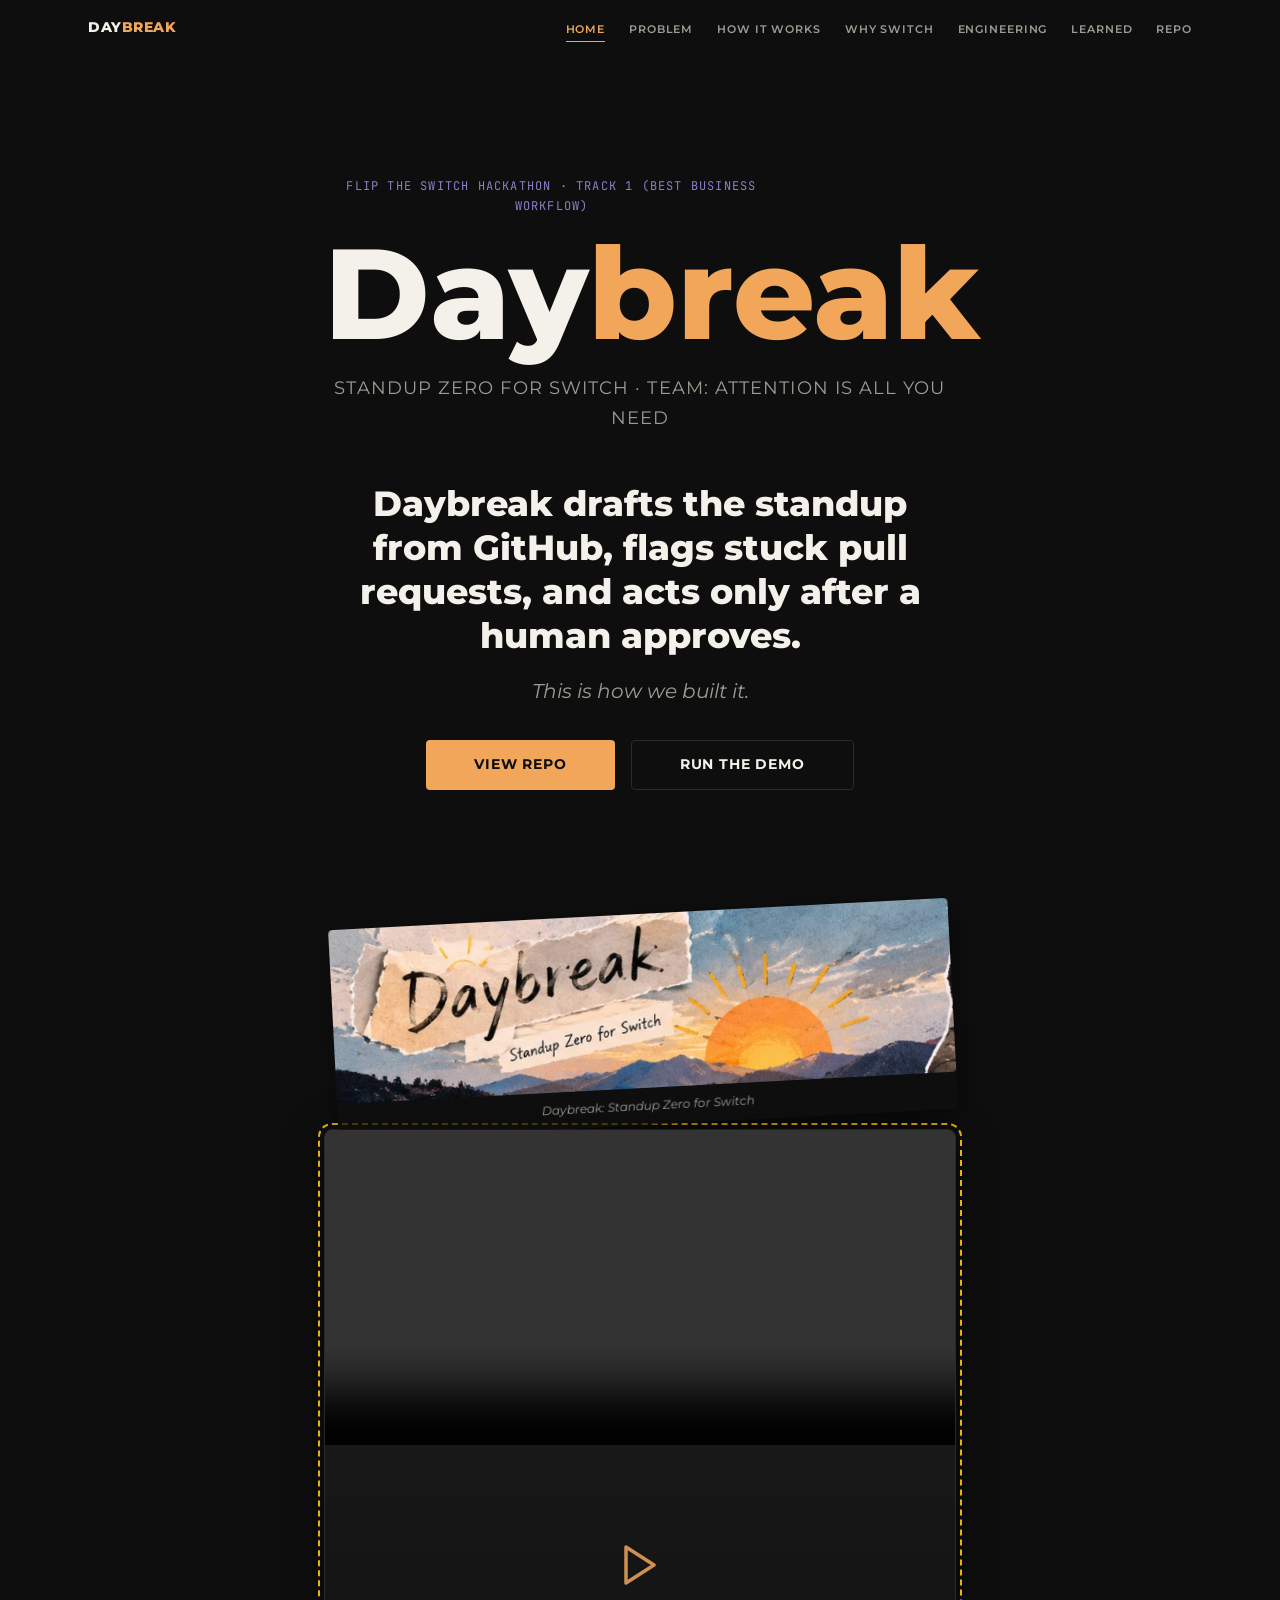
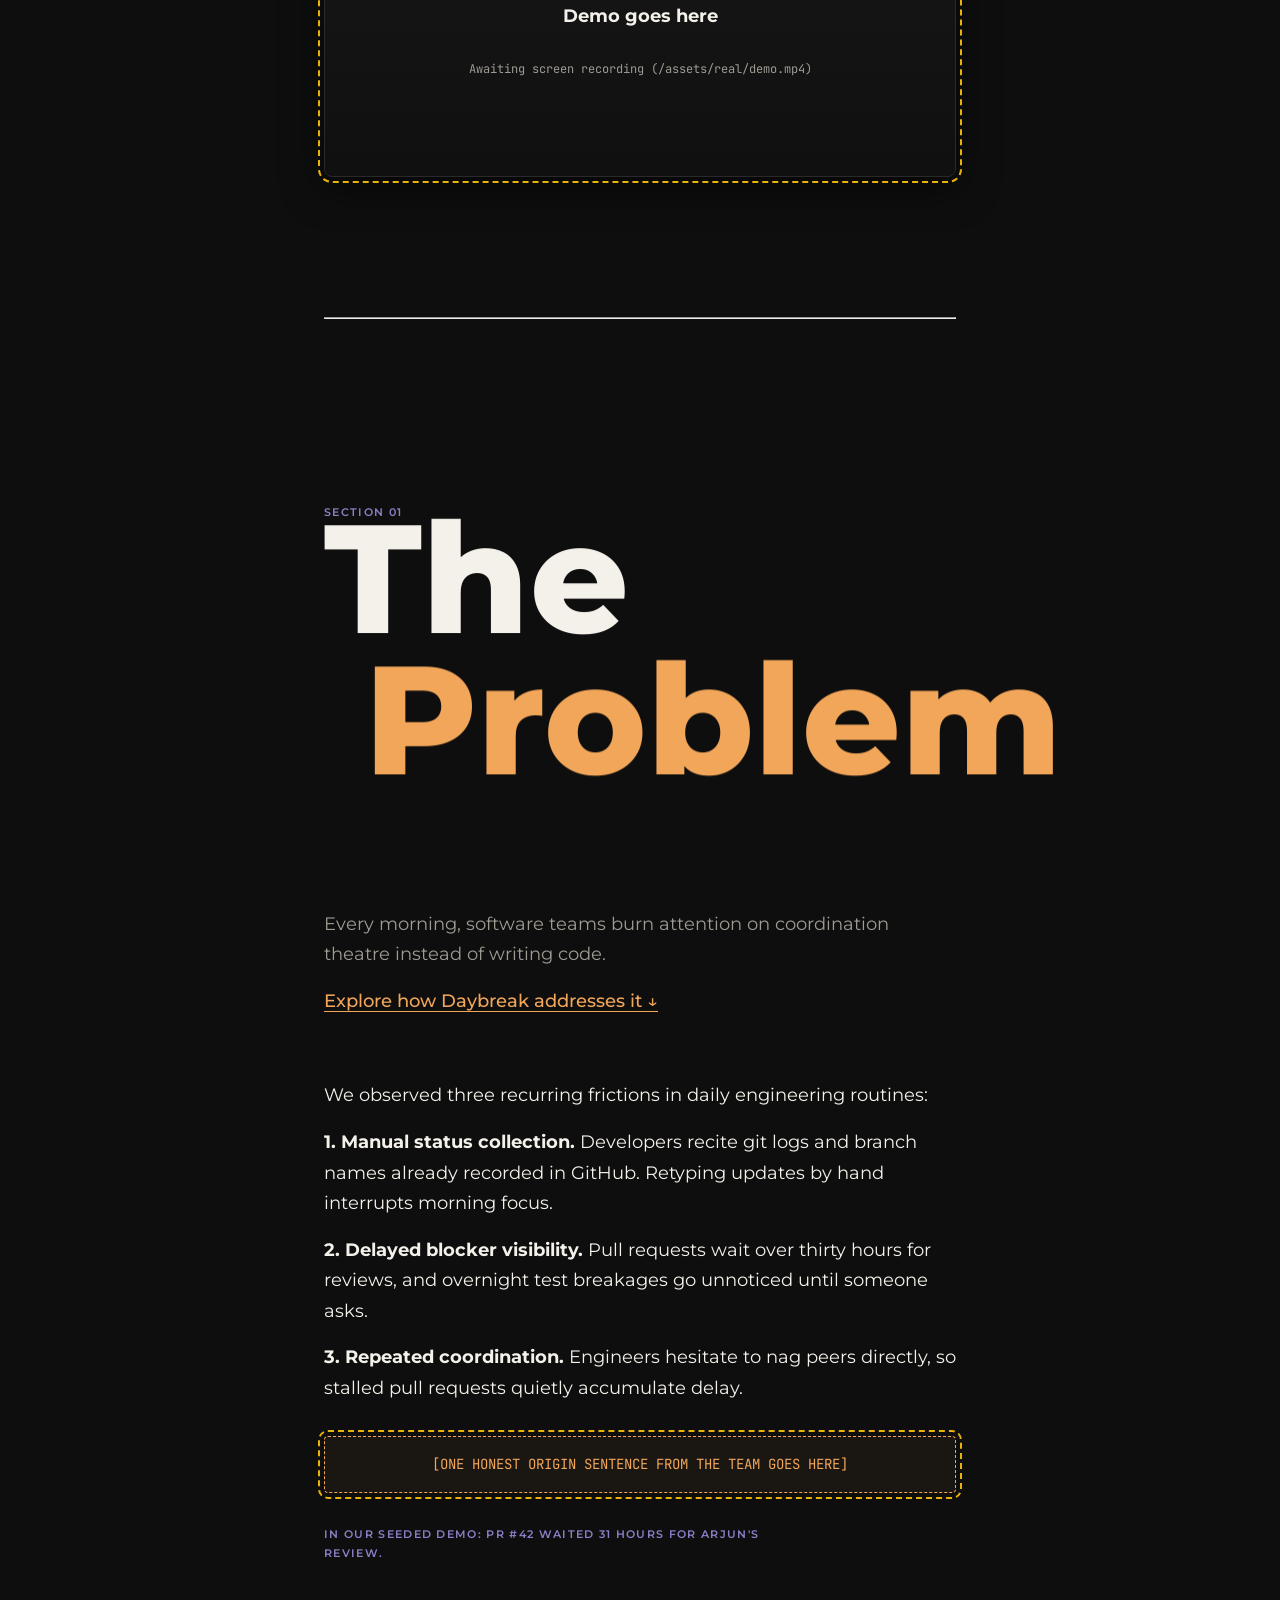
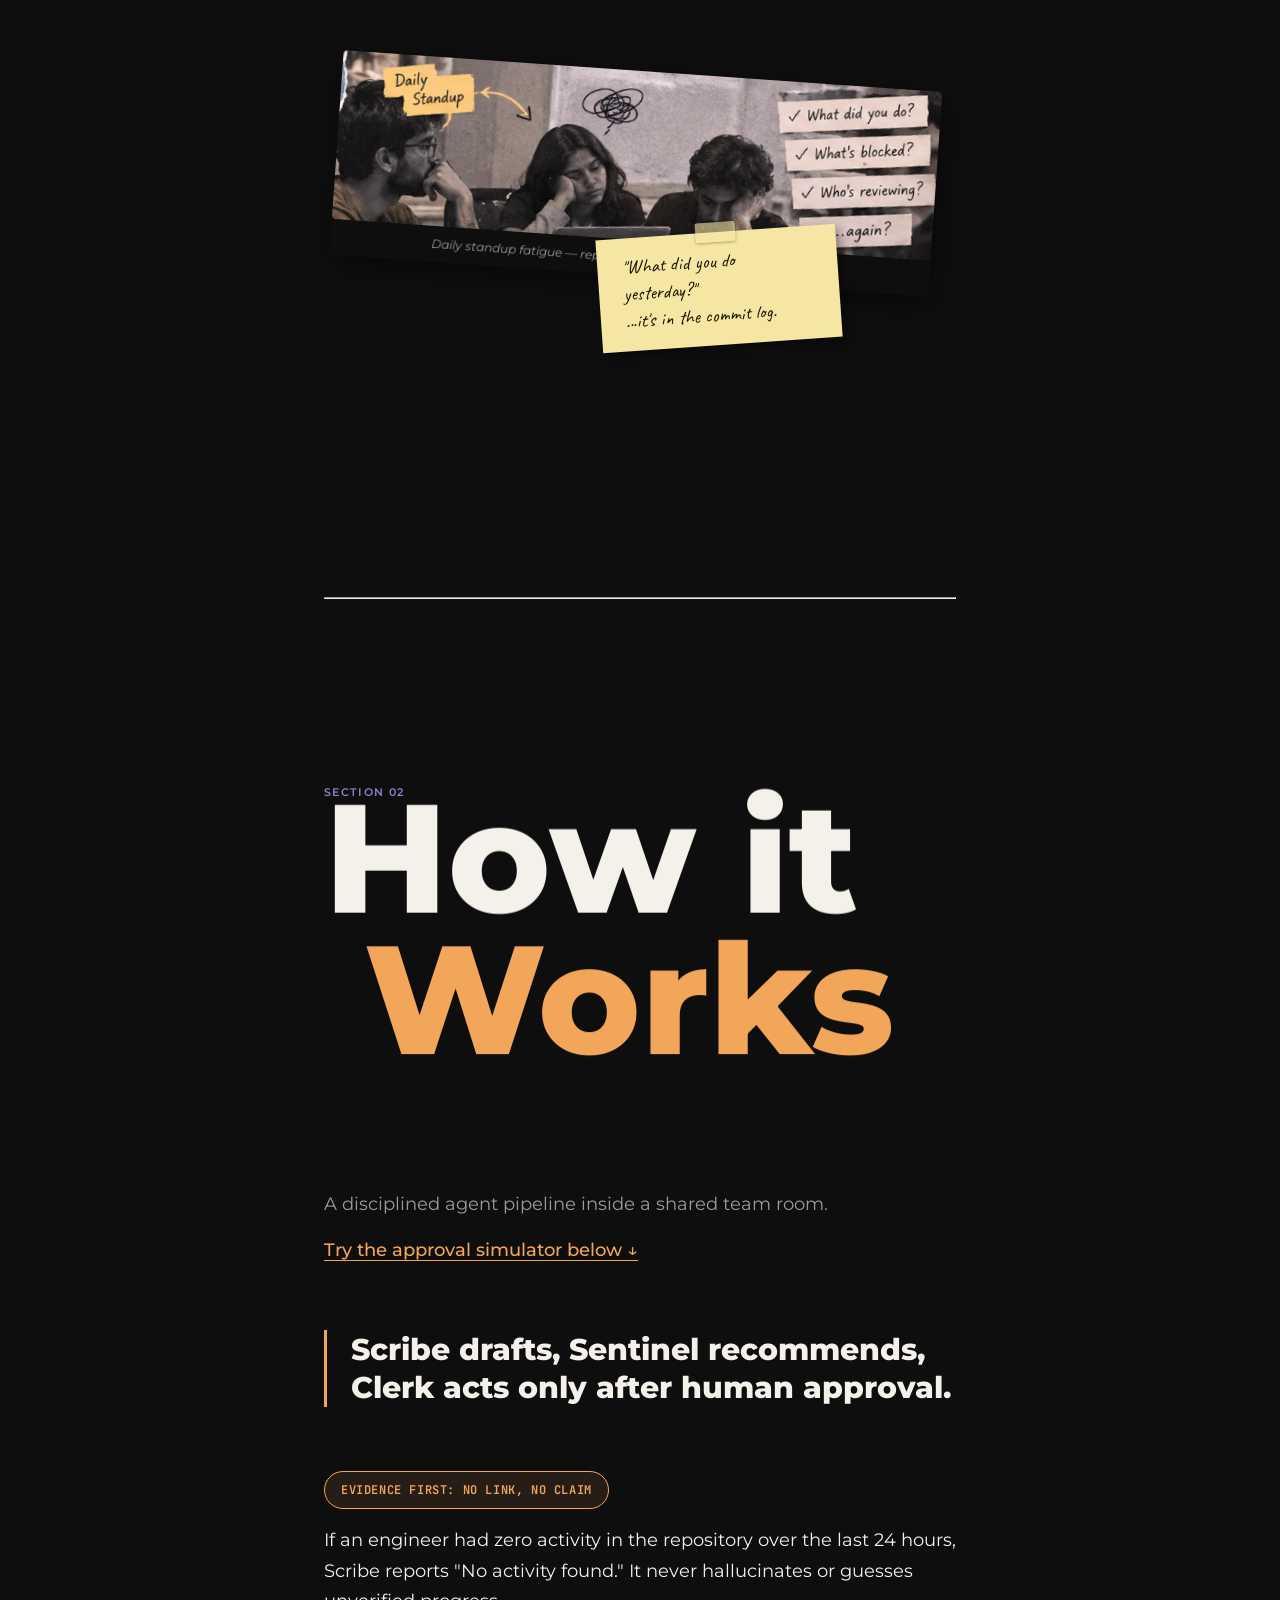
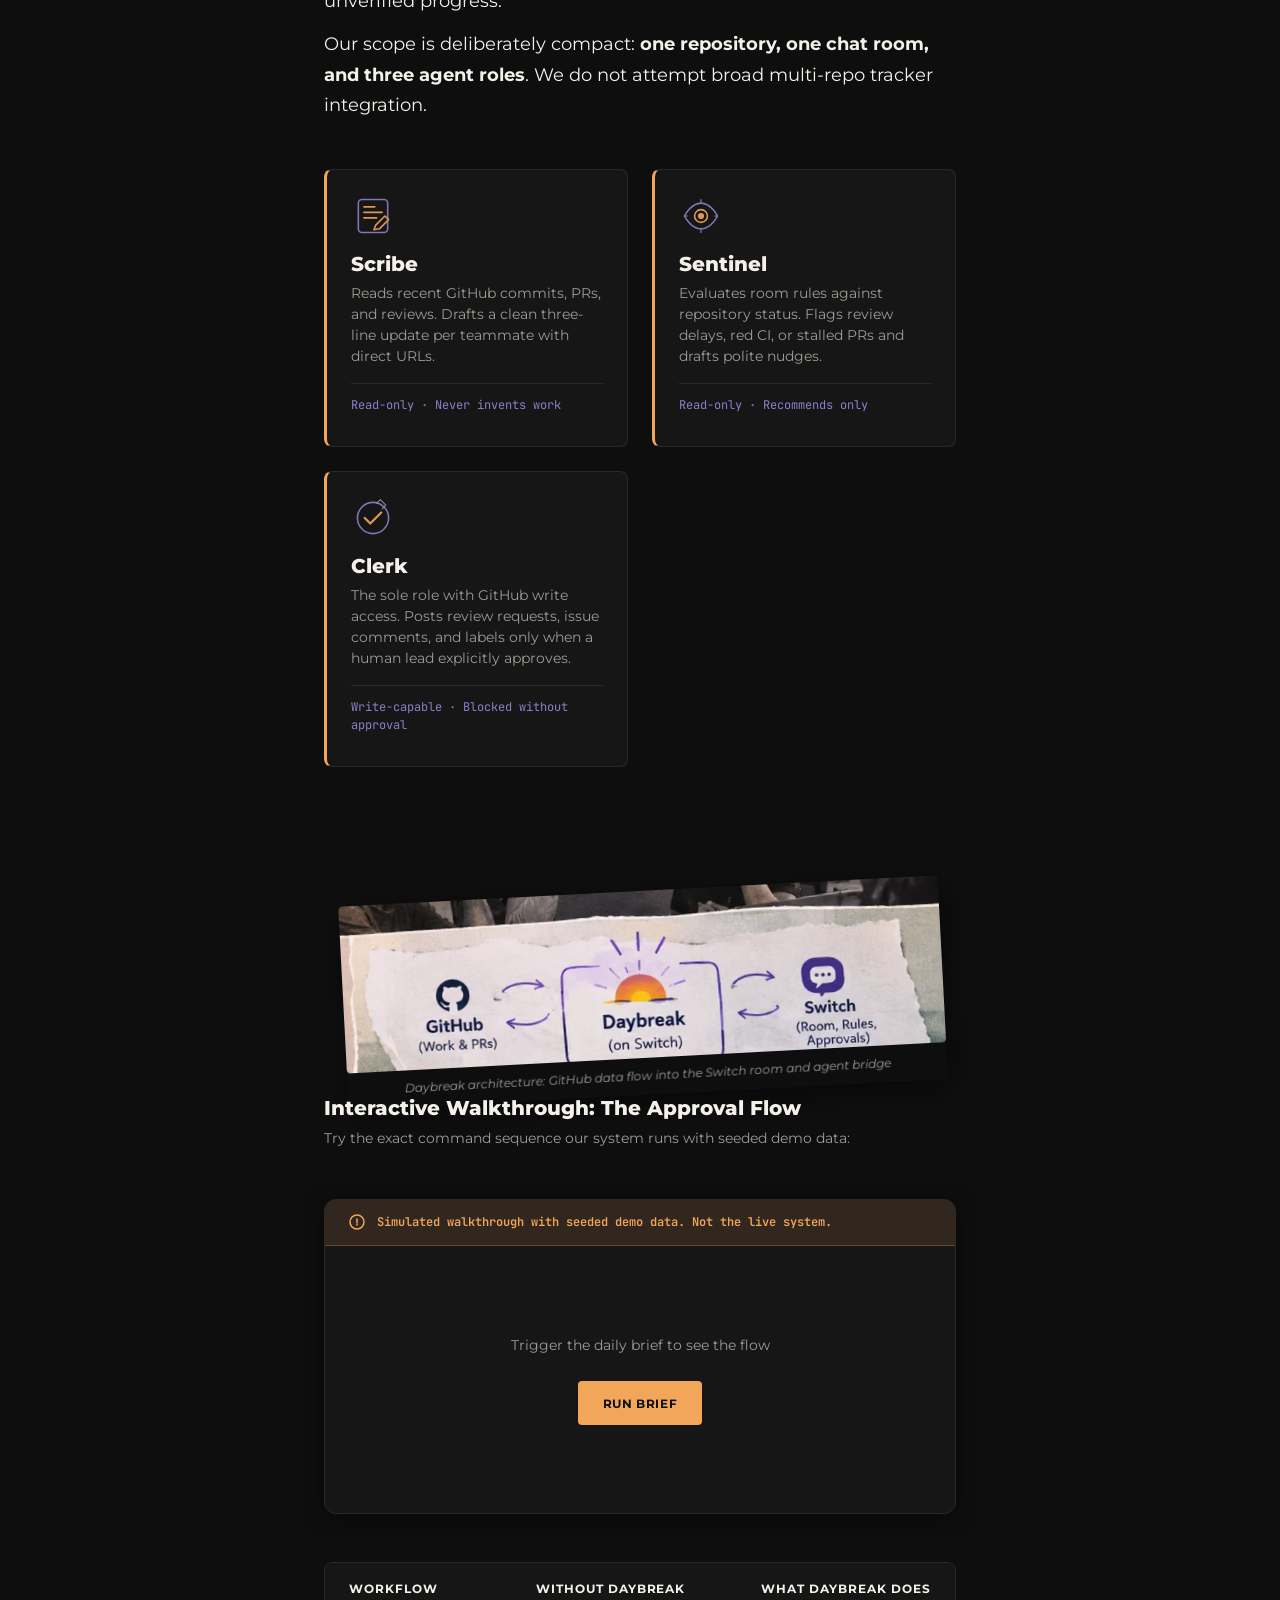
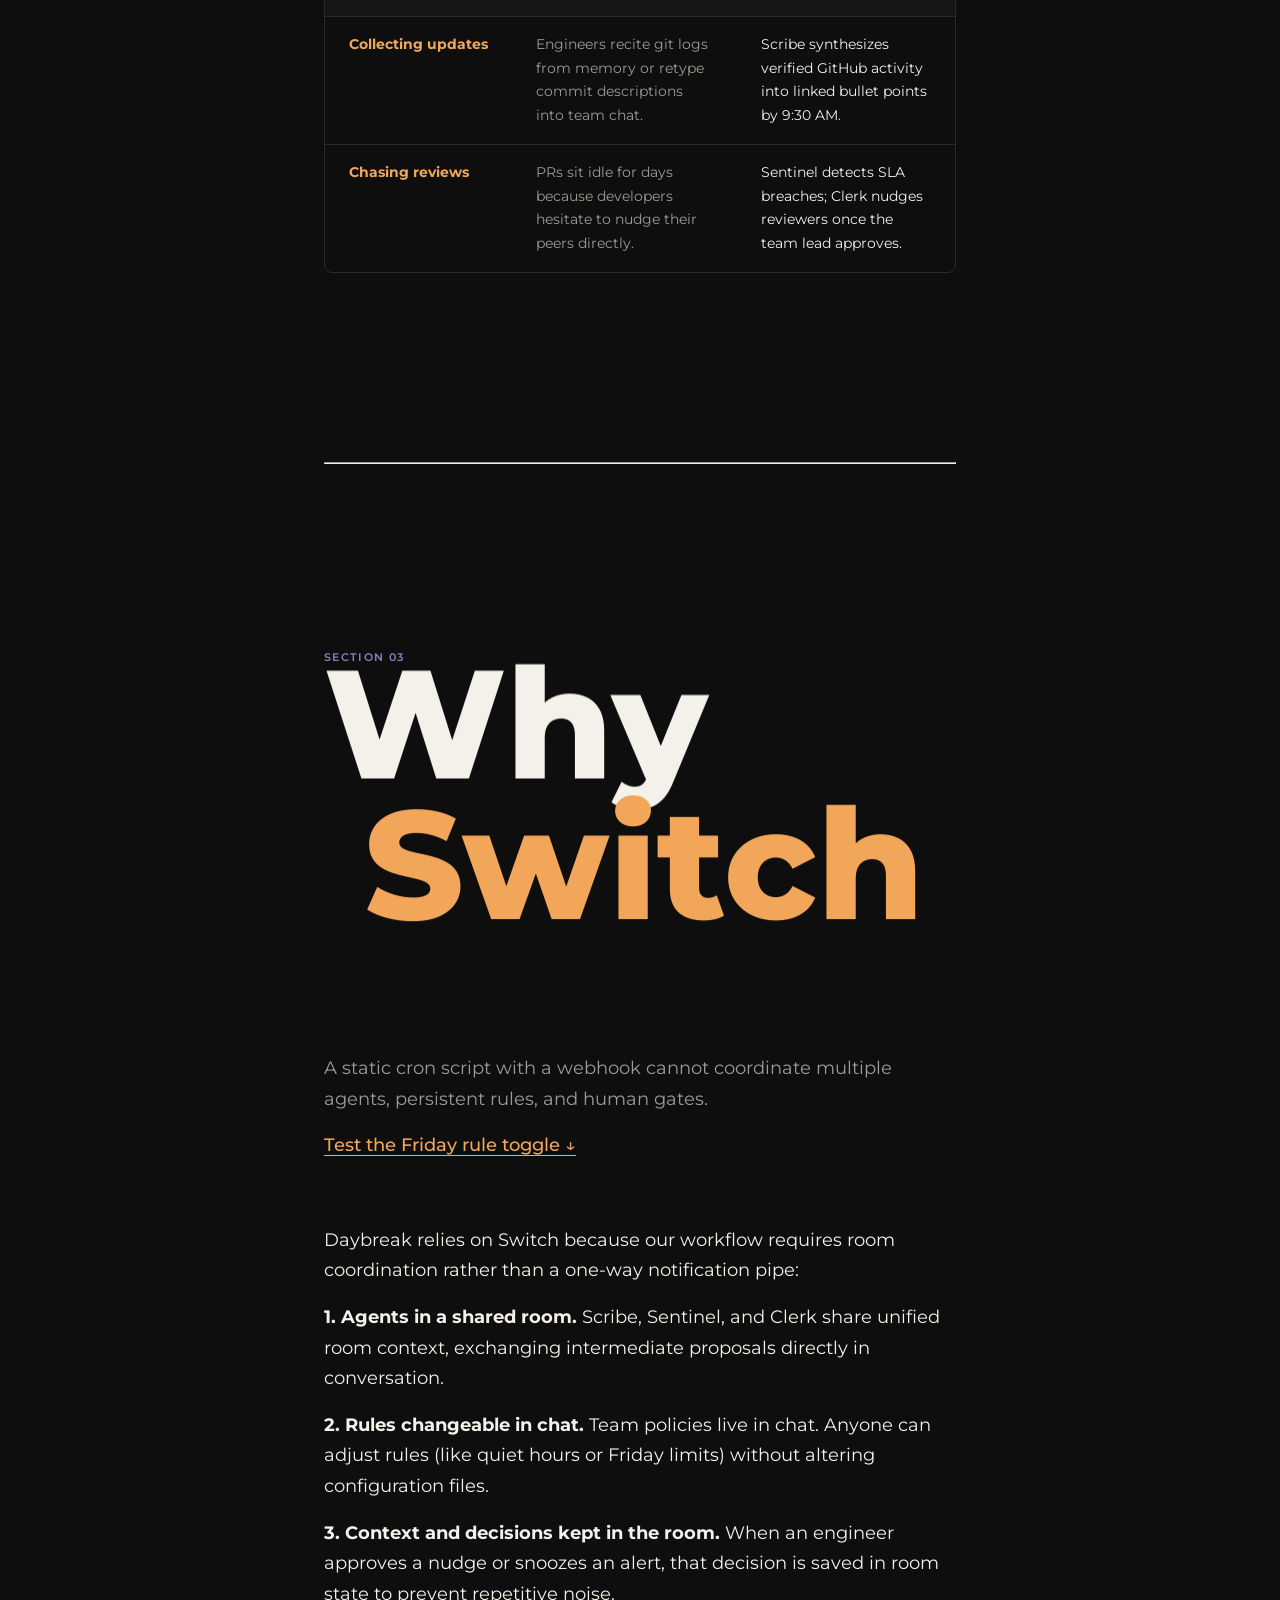
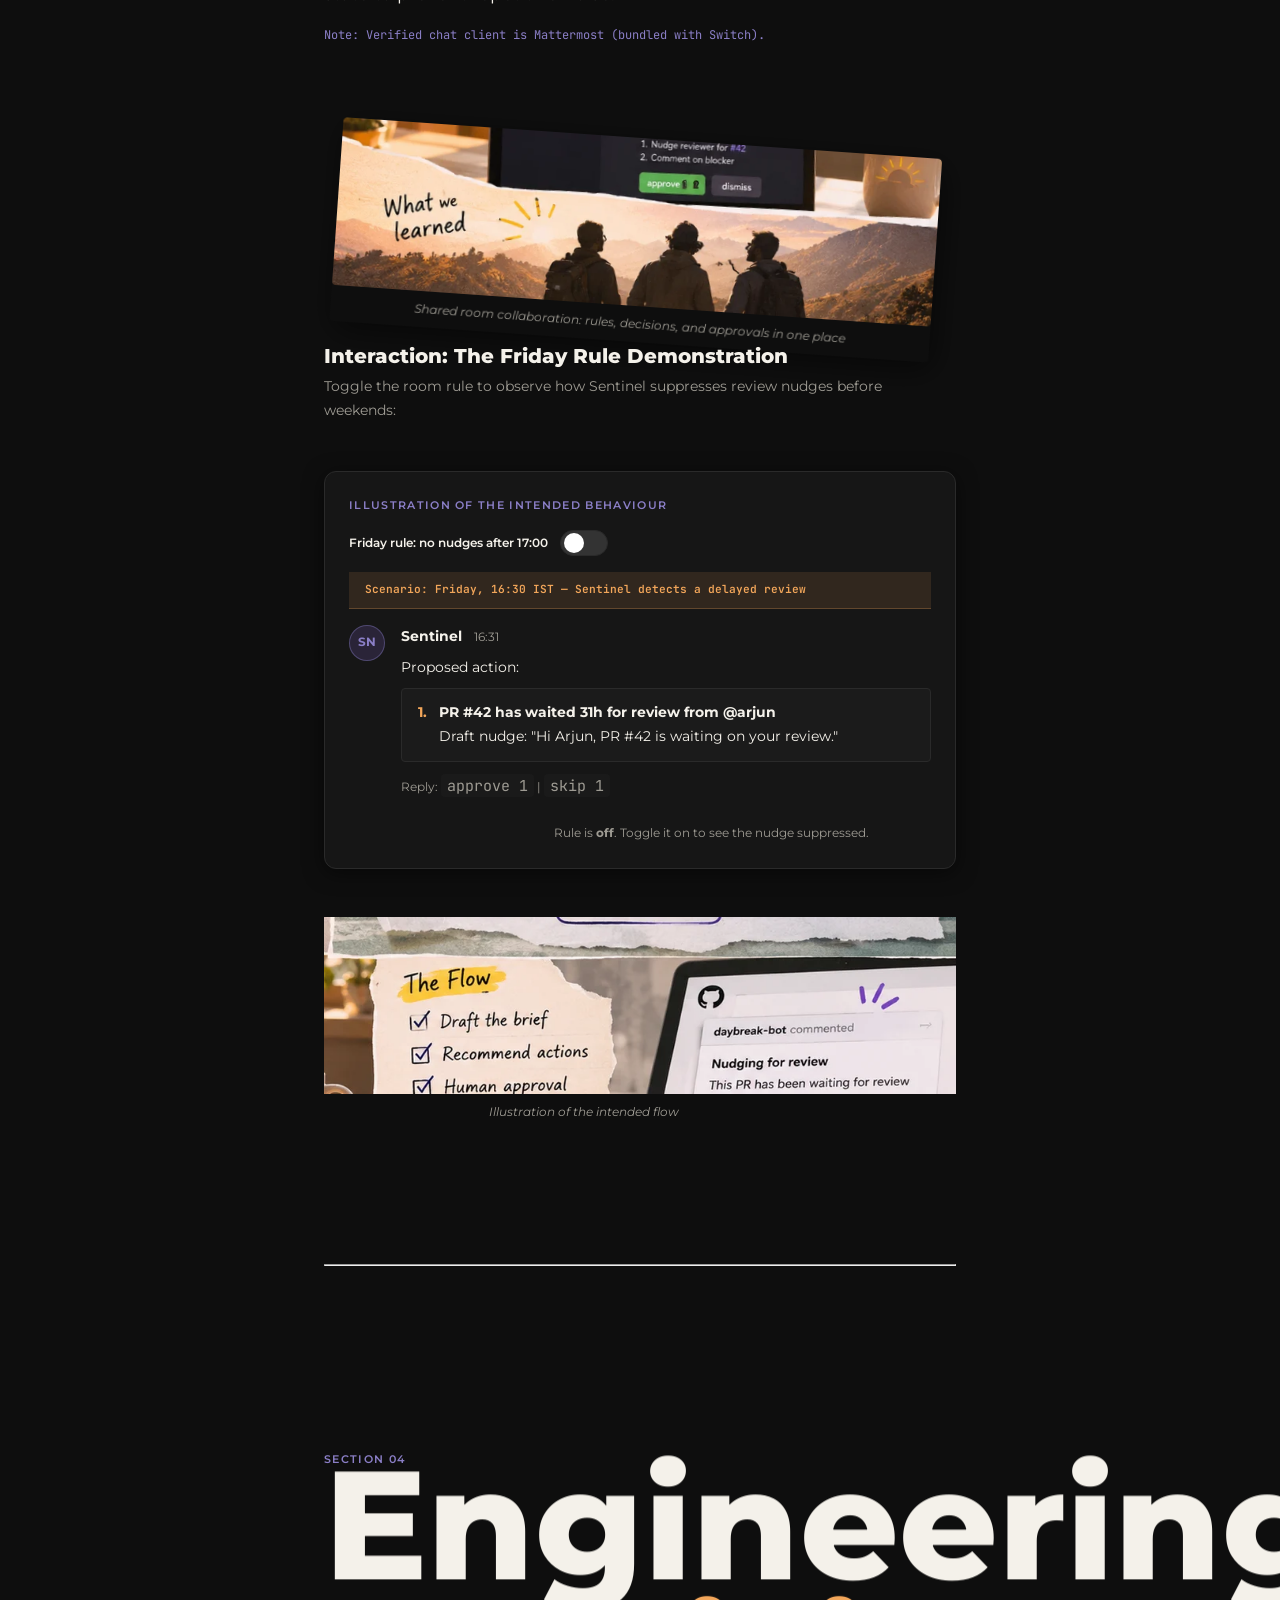
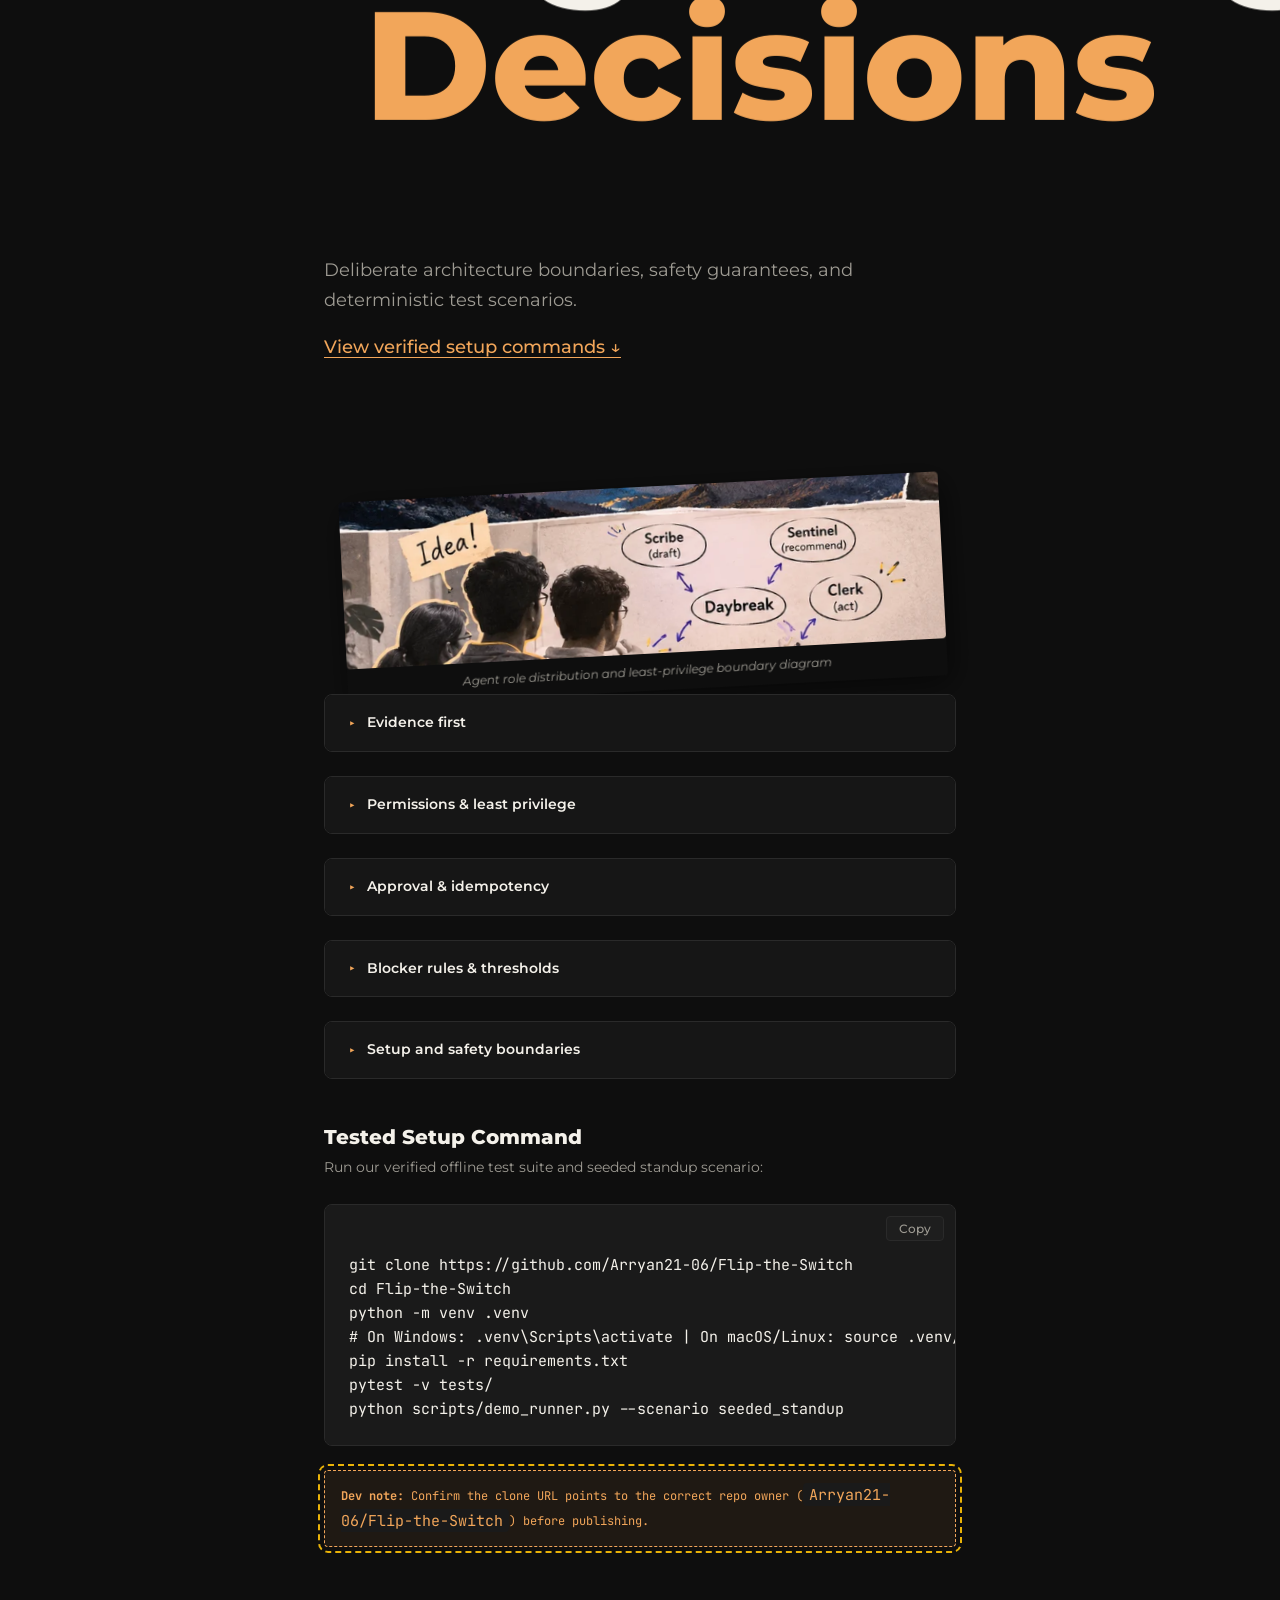
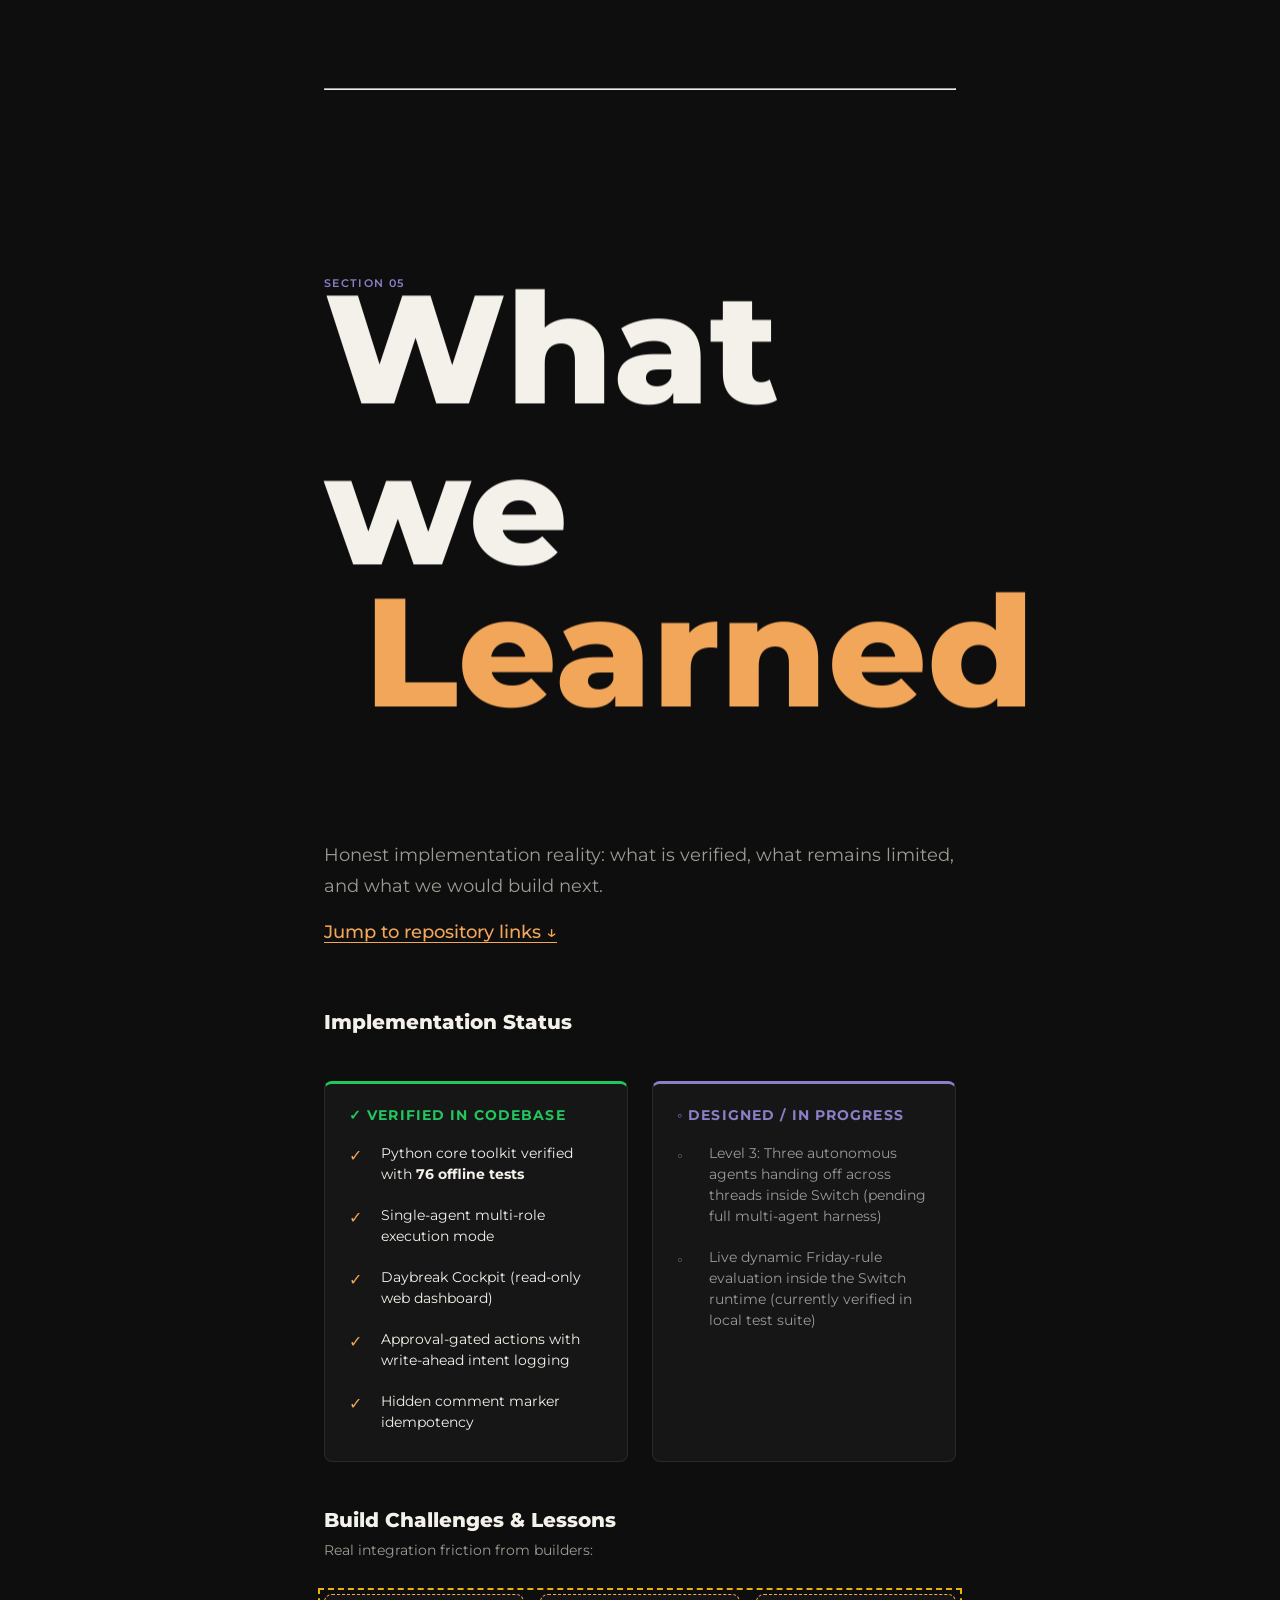
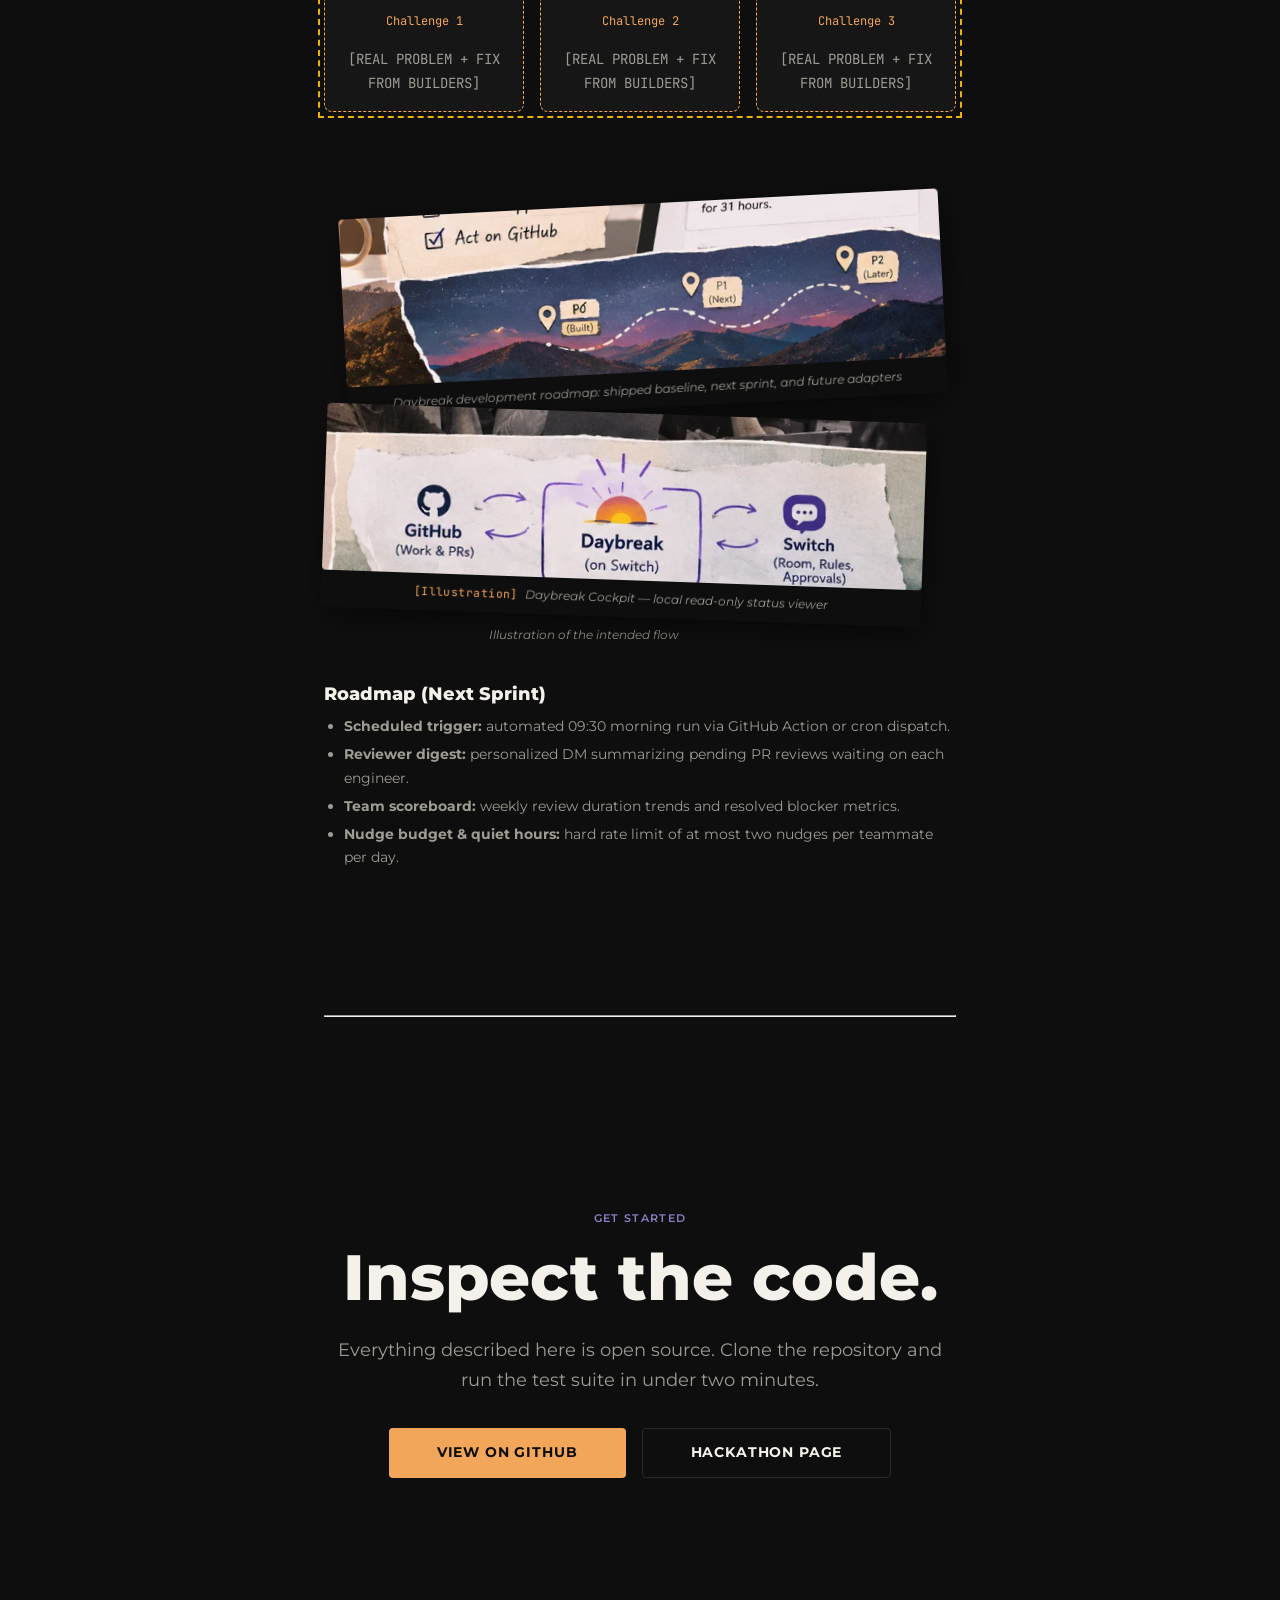
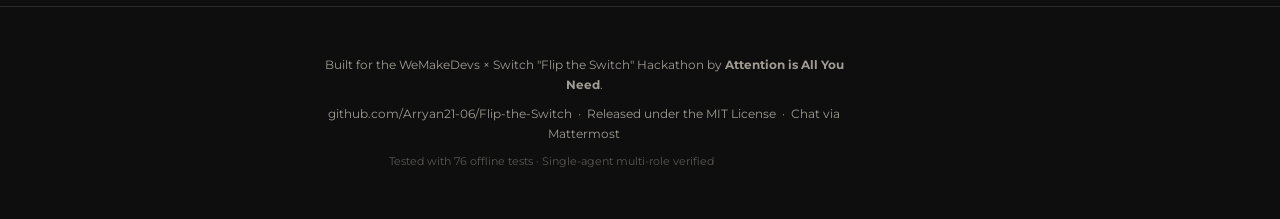
==== commit a8601e16: "Update project with latest changes" ====
--- a/index.html
+++ b/index.html
@@ -4,7 +4,7 @@
   <meta charset="UTF-8">
   <meta name="viewport" content="width=device-width, initial-scale=1.0">
 
-  <!-- ── Primary meta ──────────────────────────────────────────────────── -->
+  <!-- ── Primary metadata ──────────────────────────────────────────────── -->
   <title>Daybreak: Standup Zero for Switch</title>
   <meta name="description"
         content="Daybreak drafts daily engineering briefs from GitHub activity, identifies potential blockers, and proposes follow-up actions — humans approve before anything happens. Built for the WeMakeDevs × Switch Flip the Switch Hackathon.">
@@ -16,7 +16,9 @@
   <meta property="og:title"       content="Daybreak: Standup Zero for Switch">
   <meta property="og:description"
         content="An evidence-backed daily engineering brief, with human-approved follow-up actions. Built on Switch for the Flip the Switch Hackathon.">
-  <meta property="og:image"       content="assets/panels/panel-01-title-800.webp">
+  <meta property="og:image"       content="assets/og-image.png">
+  <meta property="og:image:width" content="1200">
+  <meta property="og:image:height" content="630">
   <meta property="og:url"         content="https://github.com/Arryan21-06/Flip-the-Switch">
 
   <!-- ── Twitter Card ───────────────────────────────────────────────────── -->
@@ -24,16 +26,17 @@
   <meta name="twitter:title"       content="Daybreak: Standup Zero for Switch">
   <meta name="twitter:description"
         content="An evidence-backed daily engineering brief, with human-approved follow-up actions.">
-  <meta name="twitter:image"       content="assets/panels/panel-01-title-800.webp">
+  <meta name="twitter:image"       content="assets/og-image.png">
 
   <!-- ── Fonts ──────────────────────────────────────────────────────────── -->
   <link rel="preconnect" href="https://fonts.googleapis.com">
   <link rel="preconnect" href="https://fonts.gstatic.com" crossorigin>
+  <link rel="preload" href="https://fonts.googleapis.com/css2?family=Montserrat:wght@800&display=swap" as="style">
   <link
-    href="https://fonts.googleapis.com/css2?family=Montserrat:wght@400;500;600;700;800&family=JetBrains+Mono:wght@400;500&family=Caveat:wght@400;600&display=swap"
+    href="https://fonts.googleapis.com/css2?family=Montserrat:wght@400;500;600;700;800&family=JetBrains+Mono:wght@400;500;600&family=Caveat:wght@400;600&display=swap"
     rel="stylesheet">
 
-  <!-- ── Styles ─────────────────────────────────────────────────────────── -->
+  <!-- ── Stylesheets ────────────────────────────────────────────────────── -->
   <link rel="stylesheet" href="css/tokens.css">
   <link rel="stylesheet" href="css/base.css">
   <link rel="stylesheet" href="css/components.css">
@@ -42,17 +45,18 @@
 <body>
 
   <!-- ══════════════════════════════════════════════════════════════════════
-       STICKY NAV
+       STICKY NAV WITH SCROLL PROGRESS BAR
        ══════════════════════════════════════════════════════════════════ -->
   <nav class="site-nav" aria-label="Primary navigation">
+    <div class="scroll-progress" aria-hidden="true"></div>
     <div class="site-nav__inner">
 
-      <!-- Brand / site title -->
+      <!-- Brand -->
       <a href="#home" class="site-nav__brand" aria-label="Daybreak home">
         Day<span>break</span>
       </a>
 
-      <!-- Mobile toggle -->
+      <!-- Mobile toggle button -->
       <button
         class="site-nav__toggle"
         aria-controls="primary-nav-links"
@@ -65,347 +69,628 @@
 
       <!-- Nav links -->
       <ul class="site-nav__links" id="primary-nav-links" role="list">
-        <li><a href="#home"         class="is-active">Home</a></li>
-        <li><a href="#problem"               >Problem</a></li>
-        <li><a href="#how-it-works"          >How It Works</a></li>
-        <li><a href="#why-switch"            >Why Switch</a></li>
-        <li><a href="#engineering"           >Engineering</a></li>
-        <li><a href="#learned"               >Learned</a></li>
-        <li><a href="#repo"                  >Repo</a></li>
+        <li><a href="#home" class="is-active">Home</a></li>
+        <li><a href="#problem">Problem</a></li>
+        <li><a href="#how-it-works">How It Works</a></li>
+        <li><a href="#why-switch">Why Switch</a></li>
+        <li><a href="#engineering">Engineering</a></li>
+        <li><a href="#learned">Learned</a></li>
+        <li><a href="#repo">Repo</a></li>
       </ul>
 
     </div>
   </nav>
 
   <!-- ══════════════════════════════════════════════════════════════════════
-       SECTION: HOME / HERO
+       SECTION 0: INTRO / HERO
        ══════════════════════════════════════════════════════════════════ -->
   <section id="home" class="page-section hero" aria-labelledby="hero-title">
 
     <div class="container hero__inner">
-      <!-- Phase 2: add hero panel image (panel-01-title) as background or tilted frame -->
-      <!-- Phase 2: add intro statement + tagline -->
-      <!-- PLACEHOLDER — full hero content added in Phase 2 -->
-      <p class="label">Flip the Switch Hackathon · Track 1 — Best Business Workflow</p>
+
+      <p class="hero__byline">Flip the Switch Hackathon · Track 1 (Best Business Workflow)</p>
+      
       <h1 id="hero-title" class="hero__title">
         Day<span class="accent">break</span>
       </h1>
+      
       <p class="hero__subtitle">Standup Zero for Switch · Team: Attention is All You Need</p>
-      <p class="hero__statement">The standup is already written.</p>
-      <p class="hero__tagline">This is our story.</p>
+
+      <!-- Amanda Lee Peers inspired statement pattern -->
+      <p class="hero__lead-statement">
+        Daybreak drafts the standup from GitHub, flags stuck pull requests, and acts only after a human approves.
+      </p>
+      <p class="hero__sub-statement">This is how we built it.</p>
+
+      <div class="hero__actions">
+        <a href="https://github.com/Arryan21-06/Flip-the-Switch"
+           class="btn btn--primary"
+           target="_blank"
+           rel="noopener noreferrer"
+           aria-label="View repository on GitHub">
+          View repo
+        </a>
+        <a href="#repo" class="btn btn--outline">
+          Run the demo
+        </a>
+      </div>
+
+      <!-- Tilted hero panel (Panel 1) -->
+      <div class="image-cluster" style="margin-top: 1.5rem;">
+        <figure class="tilt-frame" style="--tilt: -3deg; max-width: 620px;" data-parallax-speed="0.15">
+          <img
+            src="assets/panels/panel-01-title-800.webp"
+            srcset="assets/panels/panel-01-title-800.webp 800w, assets/panels/panel-01-title-1600.webp 1600w"
+            sizes="(max-width: 768px) 90vw, 620px"
+            alt="Daybreak project title banner over a sunrise mountain horizon"
+            width="800" height="225"
+            loading="eager">
+          <figcaption>Daybreak: Standup Zero for Switch</figcaption>
+        </figure>
+      </div>
+
+      <!-- Demo Video Slot -->
+      <div class="demo-slot dev-placeholder" aria-label="Demo recording container">
+        <video class="demo-slot__video" controls hidden>
+          <source src="assets/real/demo.mp4" type="video/mp4">
+          Your browser does not support the video tag.
+        </video>
+        <div class="demo-slot__placeholder">
+          <svg class="demo-slot__icon" viewBox="0 0 24 24" fill="none" stroke="currentColor" stroke-width="1.75" stroke-linecap="round" stroke-linejoin="round" aria-hidden="true">
+            <polygon points="5 3 19 12 5 21 5 3"></polygon>
+          </svg>
+          <p class="demo-slot__title">Demo goes here</p>
+          <p class="demo-slot__caption">Awaiting screen recording (/assets/real/demo.mp4)</p>
+        </div>
+      </div>
+
     </div>
 
   </section>
 
-  <!-- ══════════════════════════════════════════════════════════════════════
-       SECTION: PROBLEM
+  <div class="container"><hr class="section-divider" aria-hidden="true"></div>
+
+  <!-- ══════════════════════════════════════════════════════════════════════
+       SECTION 1: THE PROBLEM
        ══════════════════════════════════════════════════════════════════ -->
   <section id="problem" class="page-section" aria-labelledby="problem-heading">
 
     <div class="container">
 
-      <!-- Section header with staggered heading -->
+      <!-- Staggered heading -->
       <header class="section-header reveal">
-        <span class="label">Section 01 — The Problem</span>
-        <div class="stagger-heading" data-parallax aria-label="The Problem Heading">
-          <span class="stagger-line-1">The standup</span>
-          <span class="stagger-line-2">repeats itself.</span>
-        </div>
+        <span class="label">Section 01</span>
+        <div class="stagger-heading" data-parallax id="problem-heading">
+          <span class="stagger-line-1">The</span>
+          <span class="stagger-line-2">Problem</span>
+        </div>
+        <p class="section-header__body">
+          Every morning, software teams burn attention on coordination theatre instead of writing code.
+        </p>
+        <a href="#how-it-works" class="section-header__link">Explore how Daybreak addresses it ↓</a>
       </header>
 
-      <!-- Phase 2: full problem content goes here -->
-      <!-- Needed: origin sentence, seeded demo example (panel-02-standup image) -->
-      <div class="reveal" aria-hidden="true">
-        <!-- PLACEHOLDER: Section 1 content — Phase 2 -->
+      <!-- Narrative body -->
+      <div class="reveal">
+        <p>
+          We observed three recurring frictions in daily engineering routines:
+        </p>
+        
+        <p style="margin-top: 1rem;">
+          <strong>1. Manual status collection.</strong> Developers recite git logs and branch names already recorded in GitHub. Retyping updates by hand interrupts morning focus.
+        </p>
+        
+        <p>
+          <strong>2. Delayed blocker visibility.</strong> Pull requests wait over thirty hours for reviews, and overnight test breakages go unnoticed until someone asks.
+        </p>
+        
+        <p>
+          <strong>3. Repeated coordination.</strong> Engineers hesitate to nag peers directly, so stalled pull requests quietly accumulate delay.
+        </p>
+
+        <!-- Origin sentence placeholder -->
+        <div class="origin-placeholder dev-placeholder" role="note">
+          [ONE HONEST ORIGIN SENTENCE FROM THE TEAM GOES HERE]
+        </div>
+
+        <p class="label" style="margin-top: 2rem;">In our seeded demo: PR #42 waited 31 hours for Arjun's review.</p>
+      </div>
+
+      <!-- Tilted panel cluster with sticky notes (Panel 2) -->
+      <div class="image-cluster image-cluster--overlap reveal" style="margin-top: 3rem;">
+        <figure class="tilt-frame image-cluster__item--primary" style="--tilt: 4deg;" data-parallax-speed="0.2">
+          <img
+            src="assets/panels/panel-02-standup-800.webp"
+            srcset="assets/panels/panel-02-standup-800.webp 800w, assets/panels/panel-02-standup-1600.webp 1600w"
+            sizes="(max-width: 768px) 90vw, 600px"
+            alt="Stressed developers around a laptop during an exhausting daily standup"
+            width="800" height="225"
+            loading="lazy">
+          <figcaption>Daily standup fatigue — repeating status that is already in GitHub</figcaption>
+        </figure>
+
+        <div class="sticky-note-wrapper image-cluster__item--secondary">
+          <div class="sticky-note" style="--note-rotate: -4deg;">
+            <p class="sticky-note__text">"What did you do yesterday?"<br>...it's in the commit log.</p>
+          </div>
+        </div>
       </div>
 
     </div>
 
   </section>
 
-  <!-- ══════════════════════════════════════════════════════════════════════
-       SECTION: HOW IT WORKS
+  <div class="container"><hr class="section-divider" aria-hidden="true"></div>
+
+  <!-- ══════════════════════════════════════════════════════════════════════
+       SECTION 2: HOW DAYBREAK WORKS
        ══════════════════════════════════════════════════════════════════ -->
   <section id="how-it-works" class="page-section" aria-labelledby="how-heading">
 
     <div class="container">
 
+      <!-- Staggered heading -->
       <header class="section-header reveal">
-        <span class="label">Section 02 — How Daybreak Works</span>
-        <div class="stagger-heading" data-parallax aria-label="How It Works Heading">
-          <span class="stagger-line-1">Scribe drafts.</span>
-          <span class="stagger-line-2">Humans approve.</span>
-        </div>
+        <span class="label">Section 02</span>
+        <div class="stagger-heading" data-parallax id="how-heading">
+          <span class="stagger-line-1">How it</span>
+          <span class="stagger-line-2">Works</span>
+        </div>
+        <p class="section-header__body">
+          A disciplined agent pipeline inside a shared team room.
+        </p>
+        <a href="#approval-sim" class="section-header__link">Try the approval simulator below ↓</a>
       </header>
 
-      <!-- Agent cards (3 cards: Scribe, Sentinel, Clerk) -->
-      <div class="agent-cards reveal-stagger" aria-label="The three Daybreak agents">
-        <!-- Phase 2: populate agent cards with SVG badges and details -->
-
+      <!-- Key quote -->
+      <div class="key-quote reveal">
+        Scribe drafts, Sentinel recommends, Clerk acts only after human approval.
+      </div>
+
+      <div class="reveal">
+        <span class="callout-pill">Evidence first: No link, no claim</span>
+        <p>
+          If an engineer had zero activity in the repository over the last 24 hours, Scribe reports "No activity found." It never hallucinates or guesses unverified progress.
+        </p>
+        <p style="margin-top: 0.75rem;">
+          Our scope is deliberately compact: <strong>one repository, one chat room, and three agent roles</strong>. We do not attempt broad multi-repo tracker integration.
+        </p>
+      </div>
+
+      <!-- Agent Cards -->
+      <div class="agent-cards reveal-stagger">
+        
         <div class="agent-card" data-agent="scribe">
           <div class="agent-card__badge" aria-hidden="true">
-            <!-- Phase 2: SVG badge-scribe.svg -->
+            <img src="assets/svg/badge-scribe.svg" alt="" width="44" height="44">
           </div>
           <h3 class="agent-card__name">Scribe</h3>
-          <p class="agent-card__role">Drafts the daily brief from recent GitHub activity. Every statement links to evidence.</p>
-          <p class="agent-card__boundary">Read-only · Never invents work</p>
+          <p class="agent-card__role">
+            Reads recent GitHub commits, PRs, and reviews. Drafts a clean three-line update per teammate with direct URLs.
+          </p>
+          <div class="agent-card__boundary">Read-only · Never invents work</div>
         </div>
 
         <div class="agent-card" data-agent="sentinel">
           <div class="agent-card__badge" aria-hidden="true">
-            <!-- Phase 2: SVG badge-sentinel.svg -->
+            <img src="assets/svg/badge-sentinel.svg" alt="" width="44" height="44">
           </div>
           <h3 class="agent-card__name">Sentinel</h3>
-          <p class="agent-card__role">Detects configured potential blockers and proposes follow-up actions.</p>
-          <p class="agent-card__boundary">Read-only · Recommends, does not execute</p>
+          <p class="agent-card__role">
+            Evaluates room rules against repository status. Flags review delays, red CI, or stalled PRs and drafts polite nudges.
+          </p>
+          <div class="agent-card__boundary">Read-only · Recommends only</div>
         </div>
 
         <div class="agent-card" data-agent="clerk">
           <div class="agent-card__badge" aria-hidden="true">
-            <!-- Phase 2: SVG badge-clerk.svg -->
+            <img src="assets/svg/badge-clerk.svg" alt="" width="44" height="44">
           </div>
           <h3 class="agent-card__name">Clerk</h3>
-          <p class="agent-card__role">Carries out approved GitHub actions and returns result links.</p>
-          <p class="agent-card__boundary">Write-capable · Acts only after human approval</p>
-        </div>
-
-      </div>
-
-      <!-- Asset slot: brief / chat illustration (panel-05-chat) -->
-      <div class="asset-slot reveal" data-asset-key="brief" aria-label="Daily brief demonstration">
-        <figure class="tilt-frame" style="--tilt: -3deg;" data-parallax-speed="0.2" data-illustration>
+          <p class="agent-card__role">
+            The sole role with GitHub write access. Posts review requests, issue comments, and labels only when a human lead explicitly approves.
+          </p>
+          <div class="agent-card__boundary">Write-capable · Blocked without approval</div>
+        </div>
+
+      </div>
+
+      <!-- Flow illustration (Panel 4) -->
+      <div class="image-cluster reveal">
+        <figure class="tilt-frame" style="--tilt: -3deg; max-width: 600px;" data-parallax-speed="0.15">
           <img
-            class="asset-slot__illustration"
-            src="assets/panels/panel-05-chat-800.webp"
-            alt="Illustration of the intended flow: Switch #daybreak channel showing the Daybreak daily brief with proposed actions"
-            loading="lazy"
-            width="836" height="225">
+            src="assets/panels/panel-04-flow-800.webp"
+            srcset="assets/panels/panel-04-flow-800.webp 800w, assets/panels/panel-04-flow-1600.webp 1600w"
+            sizes="(max-width: 768px) 90vw, 600px"
+            alt="System architecture flow: GitHub connected to Daybreak on Switch connected to team chat room"
+            width="800" height="223"
+            loading="lazy">
+          <figcaption>Daybreak architecture: GitHub data flow into the Switch room and agent bridge</figcaption>
+        </figure>
+      </div>
+
+      <!-- INTERACTION A: APPROVAL FLOW SIMULATOR -->
+      <div class="reveal" style="margin-top: 3rem;">
+        <h3 style="font-size: 1.25rem; margin-bottom: 0.5rem;">Interactive Walkthrough: The Approval Flow</h3>
+        <p style="color: var(--color-text-muted); font-size: var(--text-small); margin-bottom: 1rem;">
+          Try the exact command sequence our system runs with seeded demo data:
+        </p>
+
+        <div class="simulator-box" id="approval-sim" aria-label="Approval flow interactive simulator">
+          <!-- Populated by js/interactions.js -->
+        </div>
+      </div>
+
+      <!-- Comparison table -->
+      <div class="comparison-table-wrapper reveal">
+        <table class="comparison-table">
+          <thead>
+            <tr>
+              <th scope="col">Workflow</th>
+              <th scope="col">Without Daybreak</th>
+              <th scope="col">What Daybreak Does</th>
+            </tr>
+          </thead>
+          <tbody>
+            <tr>
+              <td>Collecting updates</td>
+              <td>Engineers recite git logs from memory or retype commit descriptions into team chat.</td>
+              <td>Scribe synthesizes verified GitHub activity into linked bullet points by 9:30 AM.</td>
+            </tr>
+            <tr>
+              <td>Chasing reviews</td>
+              <td>PRs sit idle for days because developers hesitate to nudge their peers directly.</td>
+              <td>Sentinel detects SLA breaches; Clerk nudges reviewers once the team lead approves.</td>
+            </tr>
+          </tbody>
+        </table>
+      </div>
+
+    </div>
+
+  </section>
+
+  <div class="container"><hr class="section-divider" aria-hidden="true"></div>
+
+  <!-- ══════════════════════════════════════════════════════════════════════
+       SECTION 3: WHY SWITCH
+       ══════════════════════════════════════════════════════════════════ -->
+  <section id="why-switch" class="page-section" aria-labelledby="switch-heading">
+
+    <div class="container">
+
+      <!-- Staggered heading -->
+      <header class="section-header reveal">
+        <span class="label">Section 03</span>
+        <div class="stagger-heading" data-parallax id="switch-heading">
+          <span class="stagger-line-1">Why</span>
+          <span class="stagger-line-2">Switch</span>
+        </div>
+        <p class="section-header__body">
+          A static cron script with a webhook cannot coordinate multiple agents, persistent rules, and human gates.
+        </p>
+        <a href="#friday-sim" class="section-header__link">Test the Friday rule toggle ↓</a>
+      </header>
+
+      <div class="reveal">
+        <p>
+          Daybreak relies on Switch because our workflow requires room coordination rather than a one-way notification pipe:
+        </p>
+
+        <p style="margin-top: 1rem;">
+          <strong>1. Agents in a shared room.</strong> Scribe, Sentinel, and Clerk share unified room context, exchanging intermediate proposals directly in conversation.
+        </p>
+
+        <p>
+          <strong>2. Rules changeable in chat.</strong> Team policies live in chat. Anyone can adjust rules (like quiet hours or Friday limits) without altering configuration files.
+        </p>
+
+        <p>
+          <strong>3. Context and decisions kept in the room.</strong> When an engineer approves a nudge or snoozes an alert, that decision is saved in room state to prevent repetitive noise.
+        </p>
+
+        <p style="font-size: var(--text-xs); color: var(--color-label); font-family: var(--font-code); margin-top: 1rem;">
+          Note: Verified chat client is Mattermost (bundled with Switch).
+        </p>
+      </div>
+
+      <!-- Tilted panel (Panel 7) -->
+      <div class="image-cluster reveal" style="margin-top: 2rem;">
+        <figure class="tilt-frame" style="--tilt: 4deg; max-width: 600px;" data-parallax-speed="0.2">
           <img
-            class="asset-slot__real"
-            src=""
-            alt="Screenshot of the Daybreak daily brief with evidence links"
-            hidden>
-          <figcaption>Illustration of the intended flow</figcaption>
+            src="assets/panels/panel-07-learned-800.webp"
+            srcset="assets/panels/panel-07-learned-800.webp 800w, assets/panels/panel-07-learned-1600.webp 1600w"
+            sizes="(max-width: 768px) 90vw, 600px"
+            alt="Silhouettes reflecting on the collaboration architecture at sunset"
+            width="800" height="224"
+            loading="lazy">
+          <figcaption>Shared room collaboration: rules, decisions, and approvals in one place</figcaption>
+        </figure>
+      </div>
+
+      <!-- INTERACTION B: FRIDAY RULE TOGGLE -->
+      <div class="reveal" style="margin-top: 3rem;">
+        <h3 style="font-size: 1.25rem; margin-bottom: 0.5rem;">Interaction: The Friday Rule Demonstration</h3>
+        <p style="color: var(--color-text-muted); font-size: var(--text-small); margin-bottom: 1rem;">
+          Toggle the room rule to observe how Sentinel suppresses review nudges before weekends:
+        </p>
+
+        <div class="simulator-box" id="friday-sim" aria-label="Friday rule toggle simulator">
+          <!-- Populated by js/interactions.js -->
+        </div>
+
+        <!-- Real asset slot for Friday-rule GIF if captured -->
+        <div class="asset-slot" data-asset-key="friday-rule" style="margin-top: 1.5rem;">
+          <img class="asset-slot__illustration" src="assets/panels/panel-06-github-800.webp" alt="Illustration of the intended flow" hidden>
+          <img class="asset-slot__real" src="assets/real/friday-rule.gif" alt="Recorded Friday rule demonstration GIF" hidden>
+          <p class="asset-slot__label"></p>
+        </div>
+      </div>
+
+    </div>
+
+  </section>
+
+  <div class="container"><hr class="section-divider" aria-hidden="true"></div>
+
+  <!-- ══════════════════════════════════════════════════════════════════════
+       SECTION 4: ENGINEERING DECISIONS
+       ══════════════════════════════════════════════════════════════════ -->
+  <section id="engineering" class="page-section" aria-labelledby="eng-heading">
+
+    <div class="container">
+
+      <!-- Staggered heading -->
+      <header class="section-header reveal">
+        <span class="label">Section 04</span>
+        <div class="stagger-heading" data-parallax id="eng-heading">
+          <span class="stagger-line-1">Engineering</span>
+          <span class="stagger-line-2">Decisions</span>
+        </div>
+        <p class="section-header__body">
+          Deliberate architecture boundaries, safety guarantees, and deterministic test scenarios.
+        </p>
+        <a href="#setup-block" class="section-header__link">View verified setup commands ↓</a>
+      </header>
+
+      <!-- Agent Architecture Panel (Panel 3) -->
+      <div class="image-cluster reveal">
+        <figure class="tilt-frame" style="--tilt: -3deg; max-width: 600px;" data-parallax-speed="0.2">
+          <img
+            src="assets/panels/panel-03-agents-800.webp"
+            srcset="assets/panels/panel-03-agents-800.webp 800w, assets/panels/panel-03-agents-1600.webp 1600w"
+            sizes="(max-width: 768px) 90vw, 600px"
+            alt="Hand-drawn diagram of Scribe, Sentinel, and Clerk agent boundaries around Daybreak"
+            width="800" height="223"
+            loading="lazy">
+          <figcaption>Agent role distribution and least-privilege boundary diagram</figcaption>
+        </figure>
+      </div>
+
+      <!-- Animated Accessible Details Blocks -->
+      <div class="reveal" style="margin-top: 2rem;">
+        
+        <details class="detail-block">
+          <summary class="detail-block__trigger">Evidence first</summary>
+          <div class="detail-block__body">
+            Every statement drafted by Scribe links directly to a verifiable commit, pull request, or review timestamp. If zero repository events occurred for a developer in the past 24 hours, Scribe reports "No activity found" instead of hallucinating updates.
+          </div>
+        </details>
+
+        <details class="detail-block">
+          <summary class="detail-block__trigger">Permissions & least privilege</summary>
+          <div class="detail-block__body">
+            Scribe and Sentinel run with strictly read-only GitHub tokens. Only Clerk possesses write scope, gated behind human approval. Agents cannot merge pull requests or modify code.
+          </div>
+        </details>
+
+        <details class="detail-block">
+          <summary class="detail-block__trigger">Approval & idempotency</summary>
+          <div class="detail-block__body">
+            Proposed actions carry deterministic keys (e.g., <code>nudge-pr42-2026-11-07</code>). Clerk writes intent to a log and scans existing comments for hidden HTML markers, skipping duplicates automatically.
+          </div>
+        </details>
+
+        <details class="detail-block">
+          <summary class="detail-block__trigger">Blocker rules & thresholds</summary>
+          <div class="detail-block__body">
+            Sentinel checks four explicit baseline thresholds:
+            <ul style="margin-top: 0.5rem; padding-left: 1.25rem;">
+              <li><strong>Review pending:</strong> review requested over 24 hours.</li>
+              <li><strong>Red CI:</strong> failing check on an open PR older than 12 hours.</li>
+              <li><strong>Approved unmerged:</strong> approved PR unmerged over 24 hours.</li>
+              <li><strong>Stale ticket:</strong> assigned issue untouched for 3 days.</li>
+            </ul>
+          </div>
+        </details>
+
+        <details class="detail-block">
+          <summary class="detail-block__trigger">Setup and safety boundaries</summary>
+          <div class="detail-block__body">
+            Tokens pass via local environment variables. Dry-run mode (<code>DAYBREAK_DRY_RUN=1</code>) verifies logic without outbound GitHub API calls. All comments include attribution: <code>[Daybreak, approved by @user]</code>.
+          </div>
+        </details>
+
+      </div>
+
+      <!-- Verified Setup Command Block -->
+      <div id="setup-block" class="reveal" style="margin-top: 3rem;">
+        <h3 style="font-size: 1.25rem; margin-bottom: 0.5rem;">Tested Setup Command</h3>
+        <p style="color: var(--color-text-muted); font-size: var(--text-small); margin-bottom: 1rem;">
+          Run our verified offline test suite and seeded standup scenario:
+        </p>
+
+        <div class="code-block">
+          <pre><code class="lang-bash">git clone https://github.com/Arryan21-06/Flip-the-Switch
+cd Flip-the-Switch
+python -m venv .venv
+# On Windows: .venv\Scripts\activate | On macOS/Linux: source .venv/bin/activate
+pip install -r requirements.txt
+pytest -v tests/
+python scripts/demo_runner.py --scenario seeded_standup</code></pre>
+          <button class="code-block__copy" aria-label="Copy setup commands to clipboard">Copy</button>
+        </div>
+
+        <div class="dev-note dev-placeholder">
+          <strong>Dev note:</strong> Confirm the clone URL points to the correct repo owner (<code>Arryan21-06/Flip-the-Switch</code>) before publishing.
+        </div>
+      </div>
+
+    </div>
+
+  </section>
+
+  <div class="container"><hr class="section-divider" aria-hidden="true"></div>
+
+  <!-- ══════════════════════════════════════════════════════════════════════
+       SECTION 5: WHAT WE LEARNED
+       ══════════════════════════════════════════════════════════════════ -->
+  <section id="learned" class="page-section" aria-labelledby="learned-heading">
+
+    <div class="container">
+
+      <!-- Staggered heading -->
+      <header class="section-header reveal">
+        <span class="label">Section 05</span>
+        <div class="stagger-heading" data-parallax id="learned-heading">
+          <span class="stagger-line-1">What we</span>
+          <span class="stagger-line-2">Learned</span>
+        </div>
+        <p class="section-header__body">
+          Honest implementation reality: what is verified, what remains limited, and what we would build next.
+        </p>
+        <a href="#repo" class="section-header__link">Jump to repository links ↓</a>
+      </header>
+
+      <!-- Verified vs Not Yet Verified Checklist -->
+      <div class="reveal">
+        <h3 style="font-size: 1.25rem; margin-bottom: 1rem;">Implementation Status</h3>
+        
+        <div class="verification-grid">
+          
+          <div class="verification-col verification-col--verified">
+            <h4 class="verification-col__title">✓ Verified in Codebase</h4>
+            <ul class="feature-list" style="margin: 0;">
+              <li class="feature-list__item feature-list__item--verified">
+                <span class="feature-list__icon" aria-hidden="true">✓</span>
+                <span>Python core toolkit verified with <strong>76 offline tests</strong></span>
+              </li>
+              <li class="feature-list__item feature-list__item--verified">
+                <span class="feature-list__icon" aria-hidden="true">✓</span>
+                <span>Single-agent multi-role execution mode</span>
+              </li>
+              <li class="feature-list__item feature-list__item--verified">
+                <span class="feature-list__icon" aria-hidden="true">✓</span>
+                <span>Daybreak Cockpit (read-only web dashboard)</span>
+              </li>
+              <li class="feature-list__item feature-list__item--verified">
+                <span class="feature-list__icon" aria-hidden="true">✓</span>
+                <span>Approval-gated actions with write-ahead intent logging</span>
+              </li>
+              <li class="feature-list__item feature-list__item--verified">
+                <span class="feature-list__icon" aria-hidden="true">✓</span>
+                <span>Hidden comment marker idempotency</span>
+              </li>
+            </ul>
+          </div>
+
+          <div class="verification-col verification-col--pending">
+            <h4 class="verification-col__title">◦ Designed / In Progress</h4>
+            <ul class="feature-list" style="margin: 0;">
+              <li class="feature-list__item feature-list__item--planned">
+                <span class="feature-list__icon" aria-hidden="true">◦</span>
+                <span>Level 3: Three autonomous agents handing off across threads inside Switch (pending full multi-agent harness)</span>
+              </li>
+              <li class="feature-list__item feature-list__item--planned">
+                <span class="feature-list__icon" aria-hidden="true">◦</span>
+                <span>Live dynamic Friday-rule evaluation inside the Switch runtime (currently verified in local test suite)</span>
+              </li>
+            </ul>
+          </div>
+
+        </div>
+      </div>
+
+      <!-- Real challenges row -->
+      <div class="reveal" style="margin-top: 2.5rem;">
+        <h3 style="font-size: 1.25rem; margin-bottom: 0.5rem;">Build Challenges & Lessons</h3>
+        <p style="color: var(--color-text-muted); font-size: var(--text-small);">
+          Real integration friction from builders:
+        </p>
+
+        <div class="challenge-cards dev-placeholder">
+          <div class="challenge-card">
+            <p class="challenge-card__label">Challenge 1</p>
+            <p class="challenge-card__placeholder">[REAL PROBLEM + FIX FROM BUILDERS]</p>
+          </div>
+          <div class="challenge-card">
+            <p class="challenge-card__label">Challenge 2</p>
+            <p class="challenge-card__placeholder">[REAL PROBLEM + FIX FROM BUILDERS]</p>
+          </div>
+          <div class="challenge-card">
+            <p class="challenge-card__label">Challenge 3</p>
+            <p class="challenge-card__placeholder">[REAL PROBLEM + FIX FROM BUILDERS]</p>
+          </div>
+        </div>
+      </div>
+
+      <!-- Roadmap Panel (Panel 8) -->
+      <div class="image-cluster reveal" style="margin-top: 2rem;">
+        <figure class="tilt-frame" style="--tilt: -3deg; max-width: 600px;" data-parallax-speed="0.2">
+          <img
+            src="assets/panels/panel-08-roadmap-800.webp"
+            srcset="assets/panels/panel-08-roadmap-800.webp 800w, assets/panels/panel-08-roadmap-1600.webp 1600w"
+            sizes="(max-width: 768px) 90vw, 600px"
+            alt="Product milestone roadmap on a night sky background showing P0 built, P1 next, and P2 later"
+            width="800" height="224"
+            loading="lazy">
+          <figcaption>Daybreak development roadmap: shipped baseline, next sprint, and future adapters</figcaption>
+        </figure>
+      </div>
+
+      <!-- Cockpit slot -->
+      <div class="asset-slot reveal" data-asset-key="cockpit" style="margin-top: 2rem;">
+        <figure class="tilt-frame" style="--tilt: 2deg; max-width: 600px;">
+          <img class="asset-slot__illustration" src="assets/panels/panel-04-flow-800.webp" alt="Daybreak Cockpit dashboard visual" loading="lazy">
+          <img class="asset-slot__real" src="assets/real/cockpit.png" alt="Screenshot of Daybreak Cockpit web dashboard" hidden>
+          <figcaption>Daybreak Cockpit — local read-only status viewer</figcaption>
         </figure>
         <p class="asset-slot__label"></p>
       </div>
 
-      <!-- Phase 2: evidence rule explanation, approval model, scope statement -->
+      <!-- Roadmap next list -->
+      <div class="reveal" style="margin-top: 2.5rem;">
+        <h4 style="font-size: 1.1rem; margin-bottom: 0.75rem;">Roadmap (Next Sprint)</h4>
+        <ul style="padding-left: 1.25rem; color: var(--color-text-muted); font-size: var(--text-small); line-height: 1.7;">
+          <li><strong>Scheduled trigger:</strong> automated 09:30 morning run via GitHub Action or cron dispatch.</li>
+          <li><strong>Reviewer digest:</strong> personalized DM summarizing pending PR reviews waiting on each engineer.</li>
+          <li><strong>Team scoreboard:</strong> weekly review duration trends and resolved blocker metrics.</li>
+          <li><strong>Nudge budget & quiet hours:</strong> hard rate limit of at most two nudges per teammate per day.</li>
+        </ul>
+      </div>
 
     </div>
 
   </section>
 
-  <!-- ══════════════════════════════════════════════════════════════════════
-       SECTION: WHY SWITCH
-       ══════════════════════════════════════════════════════════════════ -->
-  <section id="why-switch" class="page-section" aria-labelledby="switch-heading">
+  <div class="container"><hr class="section-divider" aria-hidden="true"></div>
+
+  <!-- ══════════════════════════════════════════════════════════════════════
+       SECTION 6: REPO CTA
+       ══════════════════════════════════════════════════════════════════ -->
+  <section id="repo" class="page-section repo-cta" aria-labelledby="repo-heading">
 
     <div class="container">
-
-      <header class="section-header reveal">
-        <span class="label">Section 03 — Why Switch</span>
-        <div class="stagger-heading" data-parallax aria-label="Why Switch Heading">
-          <span class="stagger-line-1">Room memory</span>
-          <span class="stagger-line-2">drives behaviour.</span>
-        </div>
+      
+      <header class="section-header reveal" style="text-align: center; margin-bottom: var(--space-6);">
+        <span class="label">Get Started</span>
+        <h2 id="repo-heading" class="repo-cta__heading">Inspect the code.</h2>
+        <p class="section-header__body" style="margin-inline: auto;">
+          Everything described here is open source. Clone the repository and run the test suite in under two minutes.
+        </p>
       </header>
 
-      <!-- Asset slot: flow diagram (panel-04-flow) -->
-      <div class="asset-slot reveal" data-asset-key="cockpit" aria-label="GitHub to Switch integration diagram">
-        <figure class="tilt-frame" style="--tilt: 4deg;" data-parallax-speed="0.15">
-          <img
-            class="asset-slot__illustration"
-            src="assets/panels/panel-04-flow-800.webp"
-            alt="Illustration: GitHub on left, Daybreak centre, Switch Room on right showing the integration"
-            loading="lazy"
-            width="836" height="223">
-          <img
-            class="asset-slot__real"
-            src=""
-            alt="Daybreak Cockpit — read-only web dashboard"
-            hidden>
-          <figcaption>GitHub → Daybreak → Switch Room integration</figcaption>
-        </figure>
-        <p class="asset-slot__label"></p>
-      </div>
-
-      <!-- Asset slot: friday-rule illustration (panel-06-github) -->
-      <div class="asset-slot reveal" data-asset-key="friday-rule" aria-label="Friday rule demonstration">
-        <figure class="tilt-frame" style="--tilt: -5deg;" data-parallax-speed="0.25" data-illustration>
-          <img
-            class="asset-slot__illustration"
-            src="assets/panels/panel-06-github-800.webp"
-            alt="Illustration of the intended flow: The Flow checklist and GitHub comment posted by daybreak-bot"
-            loading="lazy"
-            width="836" height="225">
-          <img
-            class="asset-slot__real"
-            src=""
-            alt="GIF showing the Friday-rule change and next-run compliance"
-            hidden>
-          <figcaption>Illustration of the intended flow</figcaption>
-        </figure>
-        <p class="asset-slot__label"></p>
-      </div>
-
-      <!-- Phase 2: room memory explanation, multi-agent handoffs, Mattermost note -->
-
-    </div>
-
-  </section>
-
-  <!-- ══════════════════════════════════════════════════════════════════════
-       SECTION: ENGINEERING
-       ══════════════════════════════════════════════════════════════════ -->
-  <section id="engineering" class="page-section" aria-labelledby="eng-heading">
-
-    <div class="container">
-
-      <header class="section-header reveal">
-        <span class="label">Section 04 — Engineering Decisions</span>
-        <div class="stagger-heading" data-parallax aria-label="Engineering Decisions Heading">
-          <span class="stagger-line-1">No link,</span>
-          <span class="stagger-line-2">no claim.</span>
-        </div>
-      </header>
-
-      <!-- Agent diagram panel (panel-03-agents) -->
-      <figure class="tilt-frame reveal" style="--tilt: 3deg;" data-parallax-speed="0.2"
-              aria-label="Scribe, Sentinel and Clerk agent roles diagram">
-        <img
-          src="assets/panels/panel-03-agents-800.webp"
-          alt="Diagram showing Daybreak surrounded by Scribe (draft), Sentinel (recommend), and Clerk (act) agents with arrows"
-          loading="lazy"
-          width="836" height="223">
-        <figcaption>The three agent roles — relationships and flow</figcaption>
-      </figure>
-
-      <!-- Feature checklist (verified vs planned) -->
-      <ul class="feature-list reveal" aria-label="Feature implementation status">
-        <!-- Phase 2: populate with actual verified/planned items from project status -->
-        <li class="feature-list__item feature-list__item--planned">
-          <span class="feature-list__icon" aria-hidden="true">◦</span>
-          <span>Daily brief with evidence links <span class="feature-list__tag">P0 · status pending</span></span>
-        </li>
-        <li class="feature-list__item feature-list__item--planned">
-          <span class="feature-list__icon" aria-hidden="true">◦</span>
-          <span>Approval-gated Clerk actions <span class="feature-list__tag">P0 · status pending</span></span>
-        </li>
-        <li class="feature-list__item feature-list__item--planned">
-          <span class="feature-list__icon" aria-hidden="true">◦</span>
-          <span>Room rules and snooze memory <span class="feature-list__tag">P0 · status pending</span></span>
-        </li>
-        <li class="feature-list__item feature-list__item--planned">
-          <span class="feature-list__icon" aria-hidden="true">◦</span>
-          <span>Scheduled trigger <span class="feature-list__tag">P1 · optional</span></span>
-        </li>
-        <li class="feature-list__item feature-list__item--planned">
-          <span class="feature-list__icon" aria-hidden="true">◦</span>
-          <span>Weekly scoreboard <span class="feature-list__tag">P1 · optional</span></span>
-        </li>
-      </ul>
-
-      <!-- Collapsible: architecture detail -->
-      <details class="detail-block reveal">
-        <summary class="detail-block__trigger">Architecture overview</summary>
-        <div class="detail-block__body">
-          <!-- Phase 2: architecture diagram, blocker thresholds, permissions breakdown -->
-          <p>Full architecture detail will be added in Phase 2 once implementation is verified.</p>
-        </div>
-      </details>
-
-      <!-- Approval / GitHub asset slot (panel-06) -->
-      <div class="asset-slot reveal" data-asset-key="approval-github" aria-label="Clerk posting to GitHub after approval">
-        <figure class="tilt-frame" style="--tilt: -4deg;" data-parallax-speed="0.18" data-illustration>
-          <img
-            class="asset-slot__illustration"
-            src="assets/panels/panel-06-github-800.webp"
-            alt="Illustration of the intended flow: GitHub comment by daybreak-bot nudging reviewer for PR waiting 31 hours"
-            loading="lazy"
-            width="836" height="225">
-          <img
-            class="asset-slot__real"
-            src=""
-            alt="Screenshot of Clerk posting to GitHub after human approval"
-            hidden>
-          <figcaption>Illustration of the intended flow</figcaption>
-        </figure>
-        <p class="asset-slot__label"></p>
-      </div>
-
-      <!-- Phase 2: idempotency, guardrails, token scope, dry-run -->
-
-    </div>
-
-  </section>
-
-  <!-- ══════════════════════════════════════════════════════════════════════
-       SECTION: LEARNED
-       ══════════════════════════════════════════════════════════════════ -->
-  <section id="learned" class="page-section" aria-labelledby="learned-heading">
-
-    <div class="container">
-
-      <header class="section-header reveal">
-        <span class="label">Section 05 — What We Learned</span>
-        <div class="stagger-heading" data-parallax aria-label="What We Learned Heading">
-          <span class="stagger-line-1">What worked,</span>
-          <span class="stagger-line-2">what didn't.</span>
-        </div>
-      </header>
-
-      <!-- Sunset silhouette panel (panel-07-learned) -->
-      <figure class="tilt-frame reveal" style="--tilt: 5deg;" data-parallax-speed="0.3"
-              aria-label="Silhouettes at sunset — What we learned">
-        <img
-          src="assets/panels/panel-07-learned-800.webp"
-          alt="Four silhouettes walking toward a mountain sunset, labelled What we learned"
-          loading="lazy"
-          width="836" height="224">
-        <figcaption>What we learned building Daybreak in one day</figcaption>
-      </figure>
-
-      <!-- Roadmap panel (panel-08-roadmap) -->
-      <figure class="tilt-frame reveal" style="--tilt: -3deg;" data-parallax-speed="0.22"
-              aria-label="P0 P1 P2 roadmap on a night sky background">
-        <img
-          src="assets/panels/panel-08-roadmap-800.webp"
-          alt="Dotted path on a night sky showing P0 Built, P1 Next, P2 Later milestones"
-          loading="lazy"
-          width="836" height="224">
-        <figcaption>Shipped, next, later — the Daybreak roadmap</figcaption>
-      </figure>
-
-      <!-- Phase 2: real bugs, failures, fixes, limitations, actual test outcomes -->
-      <!-- Placeholder sticky note -->
-      <div class="sticky-note reveal" style="--note-rotate: -2deg;" aria-label="Note: challenges to be added after build">
-        <p class="sticky-note__text">Real challenges go here — after the build.</p>
-      </div>
-
-    </div>
-
-  </section>
-
-  <!-- ══════════════════════════════════════════════════════════════════════
-       SECTION: REPO CTA
-       ══════════════════════════════════════════════════════════════════ -->
-  <section id="repo" class="page-section repo-cta" aria-labelledby="repo-heading">
-
-    <div class="container">
-      <h2 id="repo-heading" class="repo-cta__heading reveal">Try it yourself.</h2>
-
-      <!-- Phase 2: tested setup command block, demo GIF slot, repo link -->
-      <div class="code-block reveal" aria-label="Repository setup command — to be verified">
-        <pre><code class="lang-bash"># Setup command — to be verified on a clean environment
-# git clone https://github.com/Arryan21-06/Flip-the-Switch
-# cd Flip-the-Switch
-# cp .env.example .env
-# bash scripts/setup.sh</code></pre>
-        <button class="code-block__copy" aria-label="Copy setup command to clipboard">Copy</button>
-      </div>
-
-      <div class="reveal" style="margin-top: 2rem; display: flex; gap: 1rem; justify-content: center; flex-wrap: wrap;">
+      <div class="reveal" style="display: flex; gap: 1rem; justify-content: center; flex-wrap: wrap;">
         <a
           href="https://github.com/Arryan21-06/Flip-the-Switch"
           class="btn btn--primary"
@@ -419,7 +704,7 @@
           class="btn btn--outline"
           target="_blank"
           rel="noopener noreferrer"
-          aria-label="Flip the Switch Hackathon page (opens in new tab)">
+          aria-label="WeMakeDevs Flip the Switch Hackathon page (opens in new tab)">
           Hackathon Page
         </a>
       </div>
@@ -436,7 +721,7 @@
       <p>
         Built for the
         <a href="https://www.wemakedevs.org/hackathons/switch" target="_blank" rel="noopener noreferrer">
-          WeMakeDevs × Switch Flip the Switch Hackathon
+          WeMakeDevs × Switch "Flip the Switch" Hackathon
         </a>
         by <strong>Attention is All You Need</strong>.
       </p>
@@ -445,13 +730,19 @@
           github.com/Arryan21-06/Flip-the-Switch
         </a>
         &nbsp;·&nbsp;
-        Chat via Mattermost (bundled with Switch)
+        Released under the MIT License
+        &nbsp;·&nbsp;
+        Chat via Mattermost
+      </p>
+      <p style="margin-top: 0.5rem; font-size: 0.7rem; color: var(--color-text-disabled);">
+        Tested with 76 offline tests · Single-agent multi-role verified
       </p>
     </div>
   </footer>
 
   <!-- ── Scripts ─────────────────────────────────────────────────────────── -->
   <script src="js/assets.config.js"></script>
+  <script src="js/interactions.js"></script>
   <script src="js/main.js"></script>
 
 </body>
--- a/css/components.css
+++ b/css/components.css
@@ -291,8 +291,12 @@
 
 /* Illustration caption (panels 5, 6, 7) */
 .tilt-frame[data-illustration] figcaption::before {
-  content: '📐 ';
+  content: '[Illustration] ';
   font-style: normal;
+  font-family: var(--font-code);
+  font-size: 0.7rem;
+  letter-spacing: 0.04em;
+  color: var(--color-accent);
 }
 
 /* ══════════════════════════════════════════════════════════════════════════════
@@ -1438,3 +1442,25 @@
   border-radius: var(--radius-sm);
   margin-top: var(--space-4);
 }
+
+
+/* ══════════════════════════════════════════════════════════════════════════
+   DEV PLACEHOLDER SYSTEM (Controlled by window.SHOW_PLACEHOLDERS)
+   ══════════════════════════════════════════════════════════════════════ */
+.dev-placeholder {
+  display: none !important;
+}
+
+html.show-placeholders .dev-placeholder {
+  display: block !important;
+  outline: 2px dashed #eab308 !important;
+  outline-offset: 4px !important;
+}
+
+html.show-placeholders .challenge-cards.dev-placeholder {
+  display: grid !important;
+}
+
+html.show-placeholders .demo-slot.dev-placeholder {
+  display: block !important;
+}
